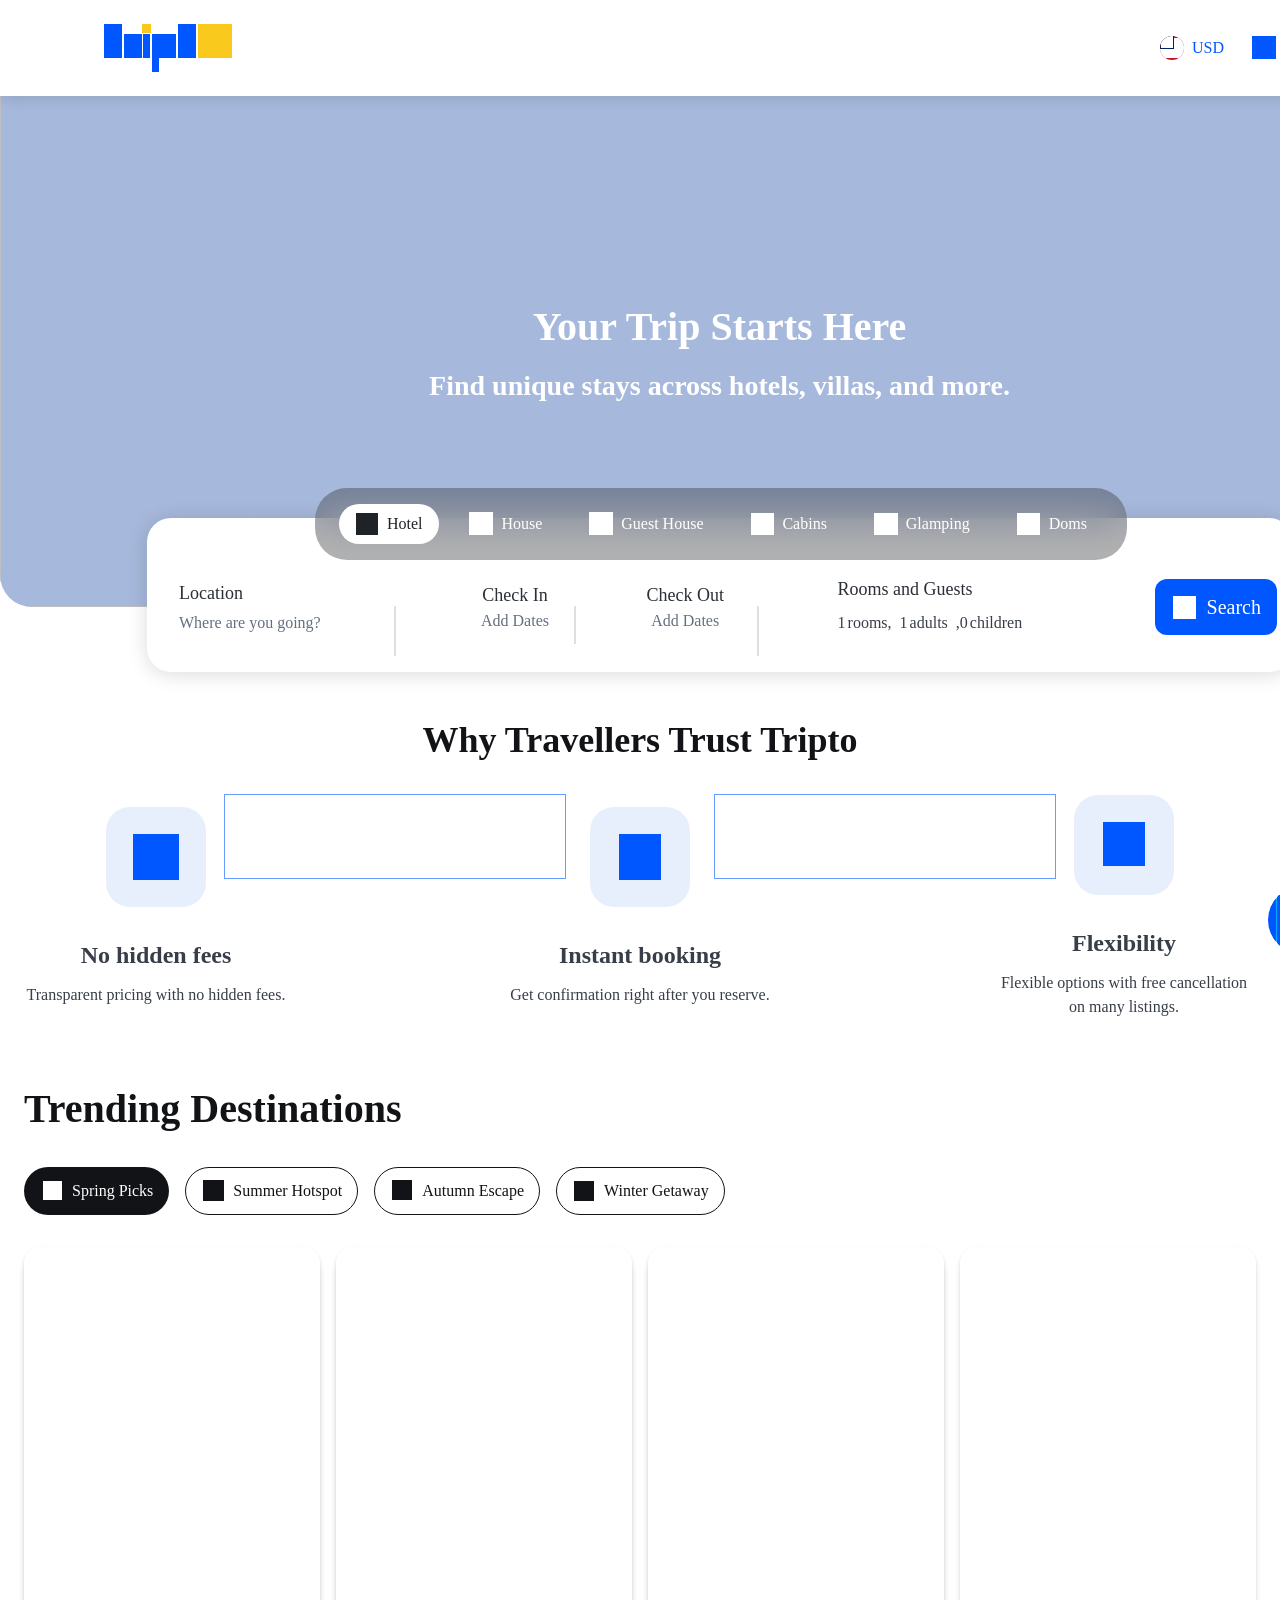
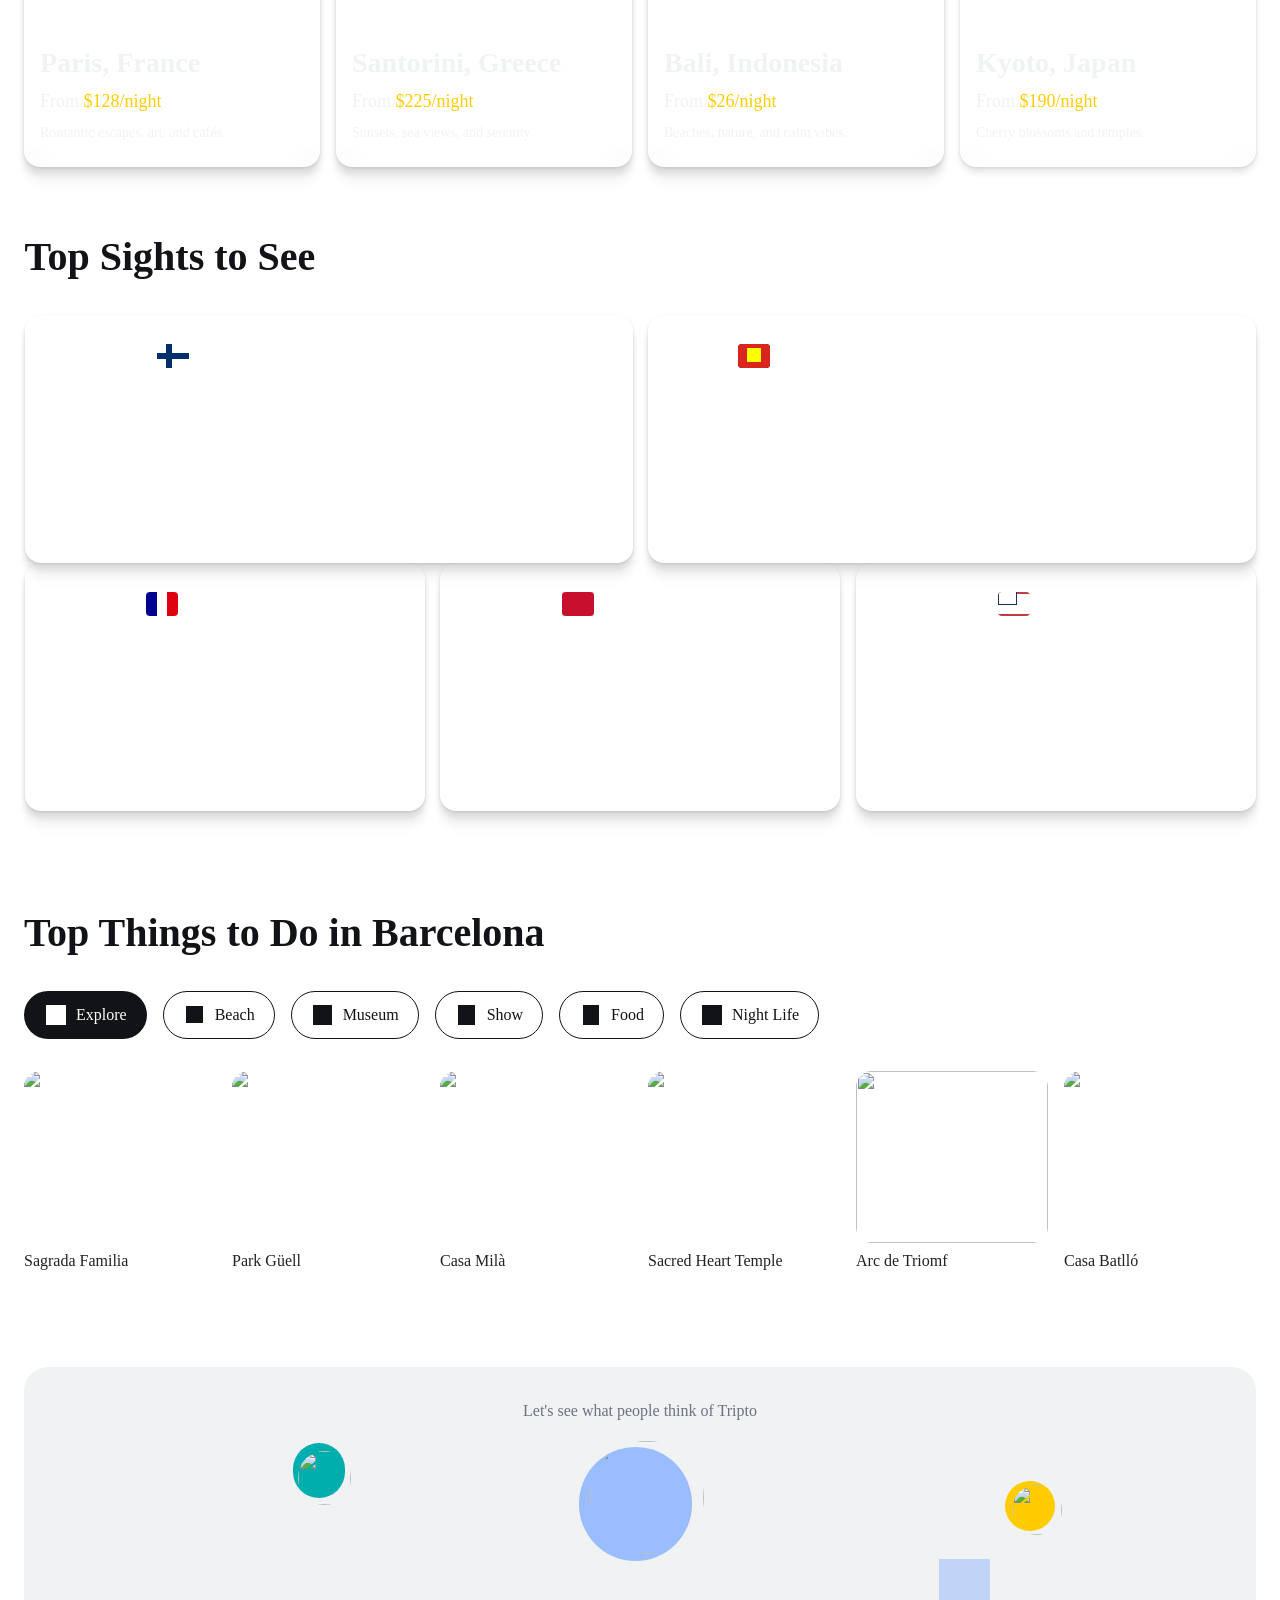
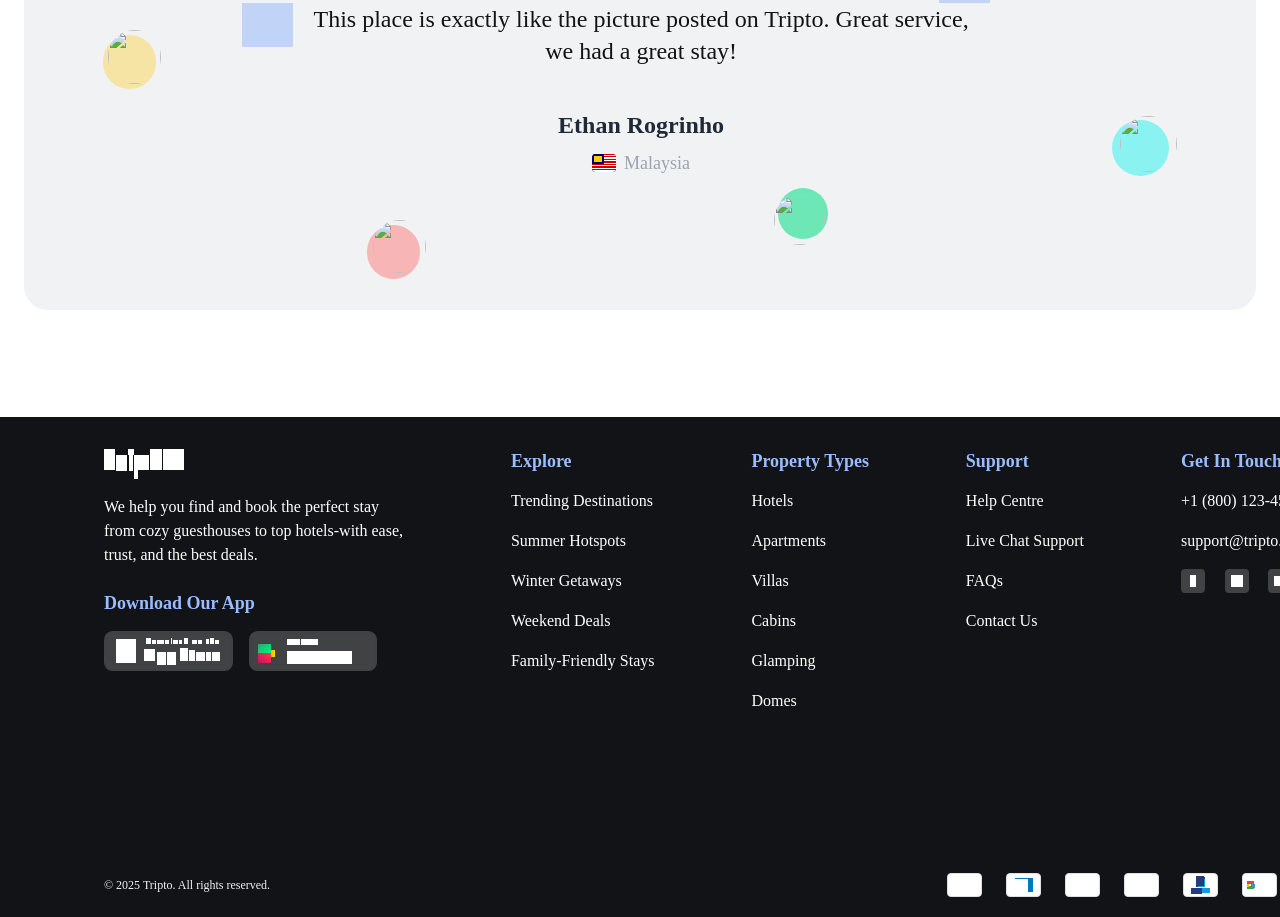
==== index.html @ 9fa02624 "feat: add layout pages" ====
<!doctype html>
<html lang="en">
  <head>
    <meta charset="utf-8" />
    <meta name="viewport" content="width=device-width, initial-scale=1" />
    <title>Bootstrap demo</title>
    <link
      href="https://cdn.jsdelivr.net/npm/bootstrap@5.3.8/dist/css/bootstrap.min.css"
      rel="stylesheet"
      integrity="sha384-sRIl4kxILFvY47J16cr9ZwB07vP4J8+LH7qKQnuqkuIAvNWLzeN8tE5YBujZqJLB"
      crossorigin="anonymous"
    />
    <link rel="stylesheet" href="style.css" />
  </head>
  <body class="bg-white">
    <div
      class="tripto-root container-fluid p-0 position-relative overflow-hidden inl-0001"
     
    >
      <div
        class="tripto-main-content d-inline-flex flex-column align-items-center inl-0002"
       
      >
        <div
          class="tripto-trust-section d-flex flex-column align-items-center justify-content-center inl-0003"
         
        >
          <div
            class="tripto-section-title text-center d-flex flex-column justify-content-center inl-0004"
           
          >
            Why Travellers Trust Tripto
          </div>
          <div
            class="inl-0005"
          >
            <div
              class="inl-0006"
            ></div>
            <div
              class="inl-0006"
            ></div>
            <div
              class="inl-0007"
            >
              <div
                class="inl-0008"
              >
                <div
                  class="inl-0009"
                >
                  <div class="inl-0010">
                    <div
                      class="inl-0011"
                    ></div>
                  </div>
                </div>
                <div
                  class="inl-0012"
                >
                  <div
                    class="inl-0013"
                  >
                    No hidden fees
                  </div>
                  <div
                    class="inl-0014"
                  >
                    Transparent pricing with no hidden fees.
                  </div>
                </div>
              </div>
              <div
                class="inl-0008"
              >
                <div
                  class="inl-0009"
                >
                  <div class="inl-0010">
                    <div
                      class="inl-0015"
                    ></div>
                  </div>
                </div>
                <div
                  class="inl-0012"
                >
                  <div
                    class="inl-0013"
                  >
                    Instant booking
                  </div>
                  <div
                    class="inl-0014"
                  >
                    Get confirmation right after you reserve.
                  </div>
                </div>
              </div>
              <div
                class="inl-0008"
              >
                <div
                  class="inl-0009"
                >
                  <div class="inl-0010">
                    <div
                      class="inl-0016"
                    ></div>
                  </div>
                </div>
                <div
                  class="inl-0012"
                >
                  <div
                    class="inl-0013"
                  >
                    Flexibility
                  </div>
                  <div
                    class="inl-0014"
                  >
                    Flexible options with free cancellation on many listings.
                  </div>
                </div>
              </div>
            </div>
          </div>
        </div>
        <div
          data-section="Spring"
          class="tripto-spring-section d-flex flex-column inl-0017"
         
        >
          <div
            class="d-inline-flex align-items-center inl-0018"
           
          >
            <div
              class="tripto-heading-lg inl-0019"
             
            >
              Trending Destinations
            </div>
          </div>
          <div
            class="tripto-chip-group d-inline-flex align-items-center inl-0020"
           
          >
            <div
              data-color="Full black"
              data-show-icon="true"
              data-size="48"
              data-state="Selected"
              data-style="Button"
              data-type="Button"
              class="btn tripto-chip tripto-chip-active d-flex align-items-center justify-content-center inl-0021"
             
            >
              <div
                class="inl-0022"
              >
                <div
                  class="inl-0023"
                ></div>
              </div>
              <div
                class="inl-0024"
              >
                Spring Picks
              </div>
            </div>
            <div
              data-color="Full black"
              data-show-icon="true"
              data-size="48"
              data-state="Default"
              data-style="Button"
              data-type="Button"
              class="btn tripto-chip tripto-chip-outline d-flex align-items-center justify-content-center inl-0025"
             
            >
              <div
                class="inl-0022"
              >
                <div
                  class="inl-0026"
                ></div>
              </div>
              <div
                class="inl-0027"
              >
                Summer Hotspot
              </div>
            </div>
            <div
              data-color="Full black"
              data-show-icon="true"
              data-size="48"
              data-state="Default"
              data-style="Button"
              data-type="Button"
              class="btn tripto-chip tripto-chip-outline d-flex align-items-center justify-content-center inl-0025"
             
            >
              <div
                class="inl-0022"
              >
                <div
                  class="inl-0028"
                ></div>
              </div>
              <div
                class="inl-0027"
              >
                Autumn Escape
              </div>
            </div>
            <div
              data-color="Full black"
              data-show-icon="true"
              data-size="48"
              data-state="Default"
              data-style="Button"
              data-type="Button"
              class="btn tripto-chip tripto-chip-outline d-flex align-items-center justify-content-center inl-0025"
             
            >
              <div
                class="inl-0022"
              >
                <div
                  class="inl-0029"
                ></div>
              </div>
              <div
                class="inl-0027"
              >
                Winter Getaway
              </div>
            </div>
          </div>
          <div
            class="tripto-card-row d-inline-flex align-items-center inl-0030"
           
          >
            <div
              class="card border-0 tripto-destination-card inl-0031"
             
            >
              <div
                class="inl-0032"
              ></div>
              <div
                class="inl-0033"
              >
                <div
                  class="inl-0034"
                >
                  Paris, France
                </div>
                <div
                  class="inl-0035"
                >
                  <div>
                    <span
                      class="inl-0036"
                      >From</span
                    ><span
                      class="inl-0037"
                    >
                      $</span
                    >
                  </div>
                  <div
                    class="inl-0037"
                  >
                    128
                  </div>
                  <div
                    class="inl-0037"
                  >
                    /night
                  </div>
                </div>
                <div
                  class="inl-0038"
                >
                  Romantic escapes, art, and cafés.
                </div>
              </div>
            </div>
            <div
              class="card border-0 tripto-destination-card inl-0031"
             
            >
              <div
                class="inl-0032"
              ></div>
              <div
                class="inl-0033"
              >
                <div
                  class="inl-0034"
                >
                  Santorini, Greece
                </div>
                <div
                  class="inl-0035"
                >
                  <div>
                    <span
                      class="inl-0036"
                      >From</span
                    ><span
                      class="inl-0037"
                    >
                      $</span
                    >
                  </div>
                  <div
                    class="inl-0037"
                  >
                    225
                  </div>
                  <div
                    class="inl-0037"
                  >
                    /night
                  </div>
                </div>
                <div
                  class="inl-0038"
                >
                  Sunsets, sea views, and serenity.
                </div>
              </div>
            </div>
            <div
              class="card border-0 tripto-destination-card inl-0031"
             
            >
              <div
                class="inl-0032"
              ></div>
              <div
                class="inl-0033"
              >
                <div
                  class="inl-0034"
                >
                  Bali, Indonesia
                </div>
                <div
                  class="inl-0035"
                >
                  <div>
                    <span
                      class="inl-0036"
                      >From</span
                    ><span
                      class="inl-0037"
                    >
                      $</span
                    >
                  </div>
                  <div
                    class="inl-0037"
                  >
                    26
                  </div>
                  <div
                    class="inl-0037"
                  >
                    /night
                  </div>
                </div>
                <div
                  class="inl-0038"
                >
                  Beaches, nature, and calm vibes.
                </div>
              </div>
            </div>
            <div
              class="card border-0 tripto-destination-card inl-0039"
             
            >
              <div
                class="inl-0032"
              ></div>
              <div
                class="inl-0033"
              >
                <div
                  class="inl-0034"
                >
                  Kyoto, Japan
                </div>
                <div
                  class="inl-0035"
                >
                  <div>
                    <span
                      class="inl-0036"
                      >From</span
                    ><span
                      class="inl-0037"
                    >
                      $</span
                    >
                  </div>
                  <div
                    class="inl-0037"
                  >
                    190
                  </div>
                  <div
                    class="inl-0037"
                  >
                    /night
                  </div>
                </div>
                <div
                  class="inl-0038"
                >
                  Cherry blossoms and temples.
                </div>
              </div>
            </div>
          </div>
        </div>
        <div
          class="inl-0040"
        >
          <div
            class="inl-0041"
          >
            Top Sights to See
          </div>
          <div
            class="inl-0042"
          >
            <div
              data-size="Large"
              data-state="Default"
              class="inl-0043"
            >
              <div
                data-show-flag="true"
                data-size="S"
                class="inl-0044"
              >
                <div
                  class="inl-0045"
                >
                  Sassnitz
                </div>
                <div
                  class="inl-0046"
                >
                  <div
                    class="inl-0047"
                  ></div>
                  <div
                    class="inl-0048"
                  ></div>
                  <div
                    class="inl-0049"
                  ></div>
                </div>
              </div>
            </div>
            <div
              data-size="Large"
              data-state="Default"
              class="inl-0043"
            >
              <div
                data-show-flag="true"
                data-size="S"
                class="inl-0044"
              >
                <div
                  class="inl-0045"
                >
                  Binz
                </div>
                <div
                  class="inl-0046"
                >
                  <div
                    class="inl-0050"
                  ></div>
                  <div
                    class="inl-0051"
                  ></div>
                  <div
                    class="inl-0052"
                  ></div>
                </div>
              </div>
            </div>
            <div
              data-size="Small"
              data-state="Default"
              class="inl-0053"
            >
              <div
                data-show-flag="true"
                data-size="S"
                class="inl-0044"
              >
                <div
                  class="inl-0045"
                >
                  Sagard
                </div>
                <div
                  class="inl-0046"
                >
                  <div
                    class="inl-0047"
                  ></div>
                  <div
                    class="inl-0054"
                  ></div>
                  <div
                    class="inl-0055"
                  ></div>
                </div>
              </div>
            </div>
            <div
              data-size="Small"
              data-state="Default"
              class="inl-0053"
            >
              <div
                data-show-flag="true"
                data-size="S"
                class="inl-0044"
              >
                <div
                  class="inl-0045"
                >
                  Bergen
                </div>
                <div
                  class="inl-0046"
                >
                  <div
                    class="inl-0056"
                  ></div>
                  <div
                    class="inl-0047"
                  ></div>
                  <div
                    class="inl-0057"
                  ></div>
                  <div
                    class="inl-0047"
                  ></div>
                  <div
                    class="inl-0057"
                  ></div>
                </div>
              </div>
            </div>
            <div
              data-size="Small"
              data-state="Default"
              class="inl-0053"
            >
              <div
                data-show-flag="true"
                data-size="S"
                class="inl-0044"
              >
                <div
                  class="inl-0045"
                >
                  Freedom
                </div>
                <div
                  class="inl-0046"
                >
                  <div
                    class="inl-0058"
                  ></div>
                  <div
                    class="inl-0059"
                  ></div>
                  <div
                    class="inl-0060"
                  ></div>
                  <div
                    class="inl-0061"
                  ></div>
                </div>
              </div>
            </div>
          </div>
        </div>
        <div
          data-section="Explore"
          class="inl-0062"
        >
          <div
            class="inl-0063"
          >
            <div
              class="inl-0019"
            >
              Top Things to Do in Barcelona
            </div>
          </div>
          <div
            class="inl-0064"
          >
            <div
              data-color="Full black"
              data-show-icon="true"
              data-size="48"
              data-state="Selected"
              data-style="Button"
              data-type="Button"
              class="inl-0065"
            >
              <div class="inl-0066">
                <div
                  class="inl-0067"
                ></div>
              </div>
              <div
                class="inl-0024"
              >
                Explore
              </div>
            </div>
            <div
              data-color="Full black"
              data-show-icon="true"
              data-size="48"
              data-state="Default"
              data-style="Button"
              data-type="Button"
              class="inl-0068"
            >
              <div
                class="inl-0022"
              >
                <div
                  class="inl-0069"
                ></div>
              </div>
              <div
                class="inl-0027"
              >
                Beach
              </div>
            </div>
            <div
              data-color="Full black"
              data-show-icon="true"
              data-size="48"
              data-state="Default"
              data-style="Button"
              data-type="Button"
              class="inl-0068"
            >
              <div class="inl-0066">
                <div
                  class="inl-0029"
                ></div>
              </div>
              <div
                class="inl-0027"
              >
                Museum
              </div>
            </div>
            <div
              data-color="Full black"
              data-show-icon="true"
              data-size="48"
              data-state="Default"
              data-style="Button"
              data-type="Button"
              class="inl-0068"
            >
              <div
                class="inl-0022"
              >
                <div
                  class="inl-0070"
                ></div>
              </div>
              <div
                class="inl-0027"
              >
                Show
              </div>
            </div>
            <div
              data-color="Full black"
              data-show-icon="true"
              data-size="48"
              data-state="Default"
              data-style="Button"
              data-type="Button"
              class="inl-0068"
            >
              <div class="inl-0066">
                <div
                  class="inl-0071"
                ></div>
              </div>
              <div
                class="inl-0027"
              >
                Food
              </div>
            </div>
            <div
              data-color="Full black"
              data-show-icon="true"
              data-size="48"
              data-state="Default"
              data-style="Button"
              data-type="Button"
              class="inl-0068"
            >
              <div class="inl-0066">
                <div
                  class="inl-0072"
                ></div>
              </div>
              <div
                class="inl-0027"
              >
                Night Life
              </div>
            </div>
          </div>
          <div
            class="inl-0020"
          >
            <div
              data-show-badge="false"
              data-show-badges="true"
              data-show-discounted-price="true"
              data-show-price="true"
              data-size="S"
              data-state="Default"
              class="inl-0073"
            >
              <img
                class="inl-0074"
                src="https://source.unsplash.com/192x172/?hotel,resort,room,lobby"
              />
              <div
                class="inl-0075"
              >
                Sagrada Familia
              </div>
            </div>
            <div
              data-show-badge="false"
              data-show-badges="true"
              data-show-discounted-price="true"
              data-show-price="true"
              data-size="S"
              data-state="Default"
              class="inl-0073"
            >
              <img
                class="inl-0074"
                src="https://source.unsplash.com/192x172/?hotel,resort,room,lobby"
              />
              <div
                class="inl-0075"
              >
                Park Güell
              </div>
            </div>
            <div
              data-show-badge="false"
              data-show-badges="true"
              data-show-discounted-price="true"
              data-show-price="true"
              data-size="S"
              data-state="Default"
              class="inl-0073"
            >
              <img
                class="inl-0074"
                src="https://source.unsplash.com/192x172/?hotel,resort,room,lobby"
              />
              <div
                class="inl-0075"
              >
                Casa Milà
              </div>
            </div>
            <div
              data-show-badge="false"
              data-show-badges="true"
              data-show-discounted-price="true"
              data-show-price="true"
              data-size="S"
              data-state="Default"
              class="inl-0073"
            >
              <img
                class="inl-0074"
                src="https://source.unsplash.com/192x172/?hotel,resort,room,lobby"
              />
              <div
                class="inl-0075"
              >
                Sacred Heart Temple
              </div>
            </div>
            <div
              data-show-badge="false"
              data-show-badges="true"
              data-show-discounted-price="true"
              data-show-price="true"
              data-size="S"
              data-state="Default"
              class="inl-0076"
            >
              <img
                class="inl-0077"
                src="https://source.unsplash.com/192x172/?hotel,resort,room,lobby"
              />
              <div
                class="inl-0075"
              >
                Arc de Triomf
              </div>
            </div>
            <div
              data-show-badge="false"
              data-show-badges="true"
              data-show-discounted-price="true"
              data-show-price="true"
              data-size="S"
              data-state="Default"
              class="inl-0073"
            >
              <img
                class="inl-0074"
                src="https://source.unsplash.com/192x172/?hotel,resort,room,lobby"
              />
              <div
                class="inl-0075"
              >
                Casa Batlló
              </div>
            </div>
          </div>
        </div>
        <div
          data-testimonial="Avatar Layout 1"
          class="inl-0078"
        >
          <div
            class="inl-0079"
          >
            <div
              class="inl-0080"
            >
              Let's see what people think of Tripto
            </div>
          </div>
          <div
            class="inl-0081"
          ></div>
          <img
            class="inl-0082"
            src="https://source.unsplash.com/114x114/?hotel,resort,room,lobby"
          />
          <div
            class="inl-0083"
          >
            <div
              class="inl-0084"
            >
              <div
                class="inl-0085"
              ></div>
              <div
                class="inl-0086"
              >
                This place is exactly like the picture posted on Tripto. Great
                service, we had a great stay!
              </div>
              <div
                class="inl-0087"
              ></div>
            </div>
            <div
              class="inl-0088"
            >
              <div
                class="inl-0089"
              >
                <div
                  class="inl-0090"
                >
                  Ethan Rogrinho
                </div>
              </div>
              <div
                class="inl-0091"
              >
                <div
                  class="inl-0092"
                >
                  <div
                    class="inl-0093"
                  ></div>
                  <div
                    class="inl-0094"
                  ></div>
                  <div
                    class="inl-0095"
                  ></div>
                  <div
                    class="inl-0096"
                  ></div>
                  <div
                    class="inl-0097"
                  ></div>
                  <div
                    class="inl-0098"
                  ></div>
                  <div
                    class="inl-0099"
                  ></div>
                  <div
                    class="inl-0100"
                  ></div>
                  <div
                    class="inl-0101"
                  ></div>
                  <div
                    class="inl-0102"
                  ></div>
                  <div
                    class="inl-0103"
                  ></div>
                  <div
                    class="inl-0104"
                  ></div>
                  <div
                    class="inl-0105"
                  ></div>
                  <div
                    class="inl-0106"
                  ></div>
                  <div
                    class="inl-0107"
                  ></div>
                  <div
                    class="inl-0108"
                  ></div>
                  <div
                    class="inl-0109"
                  ></div>
                  <div
                    class="inl-0110"
                  ></div>
                </div>
                <div
                  class="inl-0111"
                >
                  Malaysia
                </div>
              </div>
            </div>
          </div>
          <div
            data-style="Angle 1"
            class="inl-0112"
          >
            <div
              class="inl-0113"
            ></div>
            <img
              class="inl-0114"
              src="https://source.unsplash.com/50x50/?hotel,resort,room,lobby"
            />
          </div>
          <div
            data-style="Angle 1"
            class="inl-0115"
          >
            <div
              class="inl-0116"
            ></div>
            <img
              class="inl-0117"
              src="https://source.unsplash.com/57x56/?hotel,resort,room,lobby"
            />
          </div>
          <div
            data-style="Angle 1"
            class="inl-0118"
          >
            <div
              class="inl-0119"
            ></div>
            <img
              class="inl-0120"
              src="https://source.unsplash.com/51x50/?hotel,resort,room,lobby"
            />
          </div>
          <div
            data-style="Angle 1"
            class="inl-0121"
          >
            <div
              class="inl-0122"
            ></div>
            <img
              class="inl-0123"
              src="https://source.unsplash.com/53x53/?hotel,resort,room,lobby"
            />
          </div>
          <div
            data-style="Angle 1"
            class="inl-0124"
          >
            <div
              class="inl-0125"
            ></div>
            <img
              class="inl-0126"
              src="https://source.unsplash.com/53x54/?hotel,resort,room,lobby"
            />
          </div>
          <div
            data-style="Angle 1"
            class="inl-0127"
          >
            <div
              class="inl-0128"
            ></div>
            <img
              class="inl-0129"
              src="https://source.unsplash.com/53x54/?hotel,resort,room,lobby"
            />
          </div>
        </div>
      </div>
      <div
        class="inl-0130"
      >
        <img
          data-picture="01"
          class="inl-0131"
          src="https://source.unsplash.com/1441x608/?hotel,resort,room,lobby"
        />
        <div
          class="inl-0132"
        >
          <div
            class="inl-0133"
          >
            Your Trip Starts Here
          </div>
          <div
            class="inl-0134"
          >
            Find unique stays across hotels, villas, and more.
          </div>
        </div>
        <div
          data-state="Default"
          class="inl-0135"
        >
          <div
            data-size="Large"
            data-type="Hotel"
            class="inl-0136"
          >
            <div
              data-size="L"
              data-state="Default"
              class="inl-0137"
            >
              <div
                class="inl-0138"
              >
                Location
              </div>
              <div
                class="inl-0139"
              >
                Where are you going?
              </div>
            </div>
            <div
              class="inl-0140"
            ></div>
            <div
              data-show-divider="true"
              data-size="L"
              data-state="Default"
              class="inl-0141"
            >
              <div
                data-size="L"
                data-state="Default"
                class="inl-0142"
              >
                <div
                  class="inl-0138"
                >
                  Check In
                </div>
                <div
                  class="inl-0139"
                >
                  Add Dates
                </div>
              </div>
              <div
                class="inl-0143"
              ></div>
              <div
                data-size="L"
                data-state="Default"
                class="inl-0142"
              >
                <div
                  class="inl-0138"
                >
                  Check Out
                </div>
                <div
                  class="inl-0139"
                >
                  Add Dates
                </div>
              </div>
            </div>
            <div
              class="inl-0140"
            ></div>
            <div
              data-state="Default"
              class="inl-0144"
            >
              <div
                data-children="true"
                data-size="L"
                data-state="Default"
                class="inl-0145"
              >
                <div
                  class="inl-0146"
                >
                  Rooms and Guests
                </div>
                <div
                  class="inl-0147"
                >
                  <div
                    class="inl-0148"
                  >
                    <div
                      class="inl-0149"
                    >
                      1
                    </div>
                    <div
                      class="inl-0149"
                    >
                      rooms,
                    </div>
                  </div>
                  <div
                    class="inl-0150"
                  >
                    <div
                      class="inl-0149"
                    >
                      1
                    </div>
                    <div
                      class="inl-0149"
                    >
                      adults
                    </div>
                  </div>
                  <div
                    class="inl-0150"
                  >
                    <div
                      class="inl-0149"
                    >
                      ,0
                    </div>
                    <div
                      class="inl-0149"
                    >
                      children
                    </div>
                  </div>
                </div>
              </div>
            </div>
            <div
              data-color="Blue"
              data-left-icon="true"
              data-right-icon="false"
              data-shape="button"
              data-size="56"
              data-state="Default"
              data-type="primary"
              class="inl-0151"
            >
              <div class="inl-0152">
                <div
                  class="inl-0153"
                ></div>
              </div>
              <div
                class="inl-0154"
              >
                Search
              </div>
            </div>
          </div>
        </div>
        <div
          data-property-option="Hotel"
          class="inl-0155"
        >
          <div
            data-state="Selected"
            class="inl-0156"
          >
            <div class="inl-0066">
              <div
                class="inl-0157"
              ></div>
            </div>
            <div
              class="inl-0158"
            >
              Hotel
            </div>
          </div>
          <div
            data-state="No"
            class="inl-0159"
          >
            <div class="inl-0066">
              <div
                class="inl-0160"
              ></div>
            </div>
            <div
              class="inl-0024"
            >
              House
            </div>
          </div>
          <div
            data-state="No"
            class="inl-0159"
          >
            <div class="inl-0066">
              <div
                class="inl-0161"
              ></div>
            </div>
            <div
              class="inl-0024"
            >
              Guest House
            </div>
          </div>
          <div
            data-state="No"
            class="inl-0159"
          >
            <div class="inl-0066">
              <div
                class="inl-0162"
              ></div>
            </div>
            <div
              class="inl-0024"
            >
              Cabins
            </div>
          </div>
          <div
            data-state="No"
            class="inl-0159"
          >
            <div class="inl-0066">
              <div
                class="inl-0163"
              ></div>
            </div>
            <div
              class="inl-0024"
            >
              Glamping
            </div>
          </div>
          <div
            data-state="No"
            class="inl-0159"
          >
            <div class="inl-0066">
              <div
                class="inl-0164"
              ></div>
            </div>
            <div
              class="inl-0024"
            >
              Doms
            </div>
          </div>
        </div>
        <div
          data-search-bar="No"
          data-signed="Yes"
          data-with-search-bar="false"
          class="inl-0165"
        >
          <div
            class="inl-0166"
          >
            <div
              data-size="L"
              class="inl-0167"
            >
              <div
                class="inl-0168"
              ></div>
              <div
                class="inl-0169"
              ></div>
              <div
                class="inl-0170"
              ></div>
              <div
                class="inl-0171"
              ></div>
              <div
                class="inl-0172"
              ></div>
              <div
                class="inl-0173"
              ></div>
              <div
                class="inl-0174"
              ></div>
              <div
                class="inl-0175"
              ></div>
              <div
                class="inl-0176"
              ></div>
              <div
                class="inl-0177"
              ></div>
            </div>
            <div
              class="inl-0178"
            >
              <div
                data-type="Close"
                class="inl-0179"
              >
                <img
                  data-size="40"
                  data-style="Avatar"
                  class="inl-0180"
                  src="https://source.unsplash.com/40x40/?hotel,resort,room,lobby"
                />
              </div>
              <div
                data-state="Default"
                class="inl-0181"
              >
                <div
                  class="inl-0182"
                >
                  <div
                    class="inl-0183"
                  >
                    <div
                      class="inl-0184"
                    ></div>
                    <div
                      class="inl-0185"
                    ></div>
                    <div
                      class="inl-0186"
                    ></div>
                    <div
                      class="inl-0187"
                    ></div>
                  </div>
                </div>
                <div
                  class="inl-0188"
                >
                  USD
                </div>
              </div>
              <div
                data-color="Blue"
                data-left-icon="false"
                data-right-icon="false"
                data-shape="icon"
                data-size="48"
                data-state="Default"
                data-type="text button"
                class="inl-0189"
              >
                <div
                  class="inl-0190"
                >
                  <div
                    class="inl-0191"
                  ></div>
                </div>
              </div>
            </div>
          </div>
        </div>
      </div>
      <div
        data-style="With Details"
        class="inl-0192"
      >
        <div
          class="inl-0193"
        >
          <div
            class="inl-0194"
          >
            <div
              class="inl-0195"
            >
              <div
                data-size="S White"
                class="inl-0196"
              >
                <div
                  class="inl-0197"
                ></div>
                <div
                  class="inl-0198"
                ></div>
                <div
                  class="inl-0199"
                ></div>
                <div
                  class="inl-0200"
                ></div>
                <div
                  class="inl-0201"
                ></div>
                <div
                  class="inl-0202"
                ></div>
                <div
                  class="inl-0203"
                ></div>
                <div
                  class="inl-0204"
                ></div>
                <div
                  class="inl-0205"
                ></div>
                <div
                  class="inl-0206"
                ></div>
              </div>
              <div
                class="inl-0207"
              >
                We help you find and book the perfect stay from cozy guesthouses
                to top hotels-with ease, trust, and the best deals.
              </div>
            </div>
            <div
              class="inl-0208"
            >
              <div
                class="inl-0209"
              >
                Download Our App
              </div>
              <div
                class="inl-0020"
              >
                <div
                  data-state="Default"
                  data-type="App Store"
                  class="inl-0210"
                >
                  <div
                    class="inl-0211"
                  >
                    <div
                      class="inl-0212"
                    ></div>
                    <div
                      class="inl-0213"
                    ></div>
                    <div
                      class="inl-0214"
                    ></div>
                    <div
                      class="inl-0215"
                    ></div>
                    <div
                      class="inl-0216"
                    ></div>
                    <div
                      class="inl-0217"
                    ></div>
                    <div
                      class="inl-0218"
                    ></div>
                    <div
                      class="inl-0219"
                    ></div>
                    <div
                      class="inl-0220"
                    ></div>
                    <div
                      class="inl-0221"
                    ></div>
                    <div
                      class="inl-0222"
                    ></div>
                    <div
                      class="inl-0223"
                    ></div>
                    <div
                      class="inl-0224"
                    ></div>
                    <div
                      class="inl-0225"
                    ></div>
                    <div
                      class="inl-0226"
                    ></div>
                    <div
                      class="inl-0227"
                    ></div>
                    <div
                      class="inl-0228"
                    ></div>
                    <div
                      class="inl-0229"
                    ></div>
                    <div
                      class="inl-0230"
                    ></div>
                    <div
                      class="inl-0231"
                    ></div>
                    <div
                      class="inl-0232"
                    ></div>
                    <div
                      class="inl-0233"
                    ></div>
                  </div>
                </div>
                <div
                  data-state="Default"
                  data-type="Google Play"
                  class="inl-0210"
                >
                  <div
                    class="inl-0234"
                  >
                    <div
                      class="inl-0235"
                    ></div>
                    <div
                      class="inl-0236"
                    ></div>
                    <div
                      class="inl-0237"
                    ></div>
                    <div
                      class="inl-0238"
                    ></div>
                    <div
                      class="inl-0239"
                    ></div>
                    <div
                      class="inl-0240"
                    ></div>
                    <div
                      class="inl-0241"
                    ></div>
                    <div
                      class="inl-0242"
                    ></div>
                    <div
                      class="inl-0243"
                    ></div>
                    <div
                      class="inl-0244"
                    ></div>
                    <div
                      class="inl-0245"
                    ></div>
                    <div
                      class="inl-0246"
                    ></div>
                  </div>
                </div>
              </div>
            </div>
          </div>
          <div
            class="inl-0247"
          >
            <div
              class="inl-0209"
            >
              Explore
            </div>
            <div
              class="inl-0248"
            >
              Trending Destinations
            </div>
            <div
              class="inl-0248"
            >
              Summer Hotspots
            </div>
            <div
              class="inl-0248"
            >
              Winter Getaways
            </div>
            <div
              class="inl-0248"
            >
              Weekend Deals
            </div>
            <div
              class="inl-0248"
            >
              Family-Friendly Stays
            </div>
          </div>
          <div
            class="inl-0247"
          >
            <div
              class="inl-0209"
            >
              Property Types
            </div>
            <div
              class="inl-0248"
            >
              Hotels
            </div>
            <div
              class="inl-0248"
            >
              Apartments
            </div>
            <div
              class="inl-0248"
            >
              Villas
            </div>
            <div
              class="inl-0248"
            >
              Cabins
            </div>
            <div
              class="inl-0248"
            >
              Glamping
            </div>
            <div
              class="inl-0248"
            >
              Domes
            </div>
          </div>
          <div
            class="inl-0247"
          >
            <div
              class="inl-0209"
            >
              Support
            </div>
            <div
              class="inl-0248"
            >
              Help Centre
            </div>
            <div
              class="inl-0248"
            >
              Live Chat Support
            </div>
            <div
              class="inl-0248"
            >
              FAQs
            </div>
            <div
              class="inl-0248"
            >
              Contact Us
            </div>
          </div>
          <div
            class="inl-0247"
          >
            <div
              class="inl-0209"
            >
              Get In Touch
            </div>
            <div
              class="inl-0248"
            >
              +1 (800) 123‑456
            </div>
            <div
              class="inl-0248"
            >
              support@tripto.com
            </div>
            <div
              class="inl-0249"
            >
              <div
                data-state="Default"
                class="inl-0250"
              >
                <div
                  class="inl-0251"
                >
                  <div
                    class="inl-0252"
                  ></div>
                </div>
              </div>
              <div
                data-state="Default"
                class="inl-0250"
              >
                <div
                  class="inl-0251"
                >
                  <div
                    class="inl-0253"
                  ></div>
                </div>
              </div>
              <div
                data-state="Default"
                class="inl-0250"
              >
                <div
                  class="inl-0251"
                >
                  <div
                    class="inl-0254"
                  ></div>
                </div>
              </div>
              <div
                data-state="Default"
                class="inl-0250"
              >
                <div
                  class="inl-0251"
                >
                  <div
                    class="inl-0255"
                  ></div>
                </div>
              </div>
            </div>
          </div>
        </div>
        <div
          class="inl-0256"
        >
          <div
            class="inl-0257"
          >
            <div
              class="inl-0258"
            >
              <div
                class="inl-0259"
              >
                © 2025 Tripto. All rights reserved.
              </div>
            </div>
            <div
              class="inl-0260"
            >
              <div
                data-size="24"
                data-type="Visa"
                class="inl-0261"
              >
                <div
                  class="inl-0262"
                ></div>
              </div>
              <div
                data-size="24"
                data-type="DinersClub"
                class="inl-0261"
              >
                <div
                  class="inl-0262"
                ></div>
                <div
                  class="inl-0263"
                ></div>
                <div
                  class="inl-0264"
                ></div>
                <div
                  class="inl-0263"
                ></div>
                <div
                  class="inl-0264"
                ></div>
              </div>
              <div
                data-size="24"
                data-type="Mastercard"
                class="inl-0261"
              >
                <div
                  class="inl-0262"
                ></div>
              </div>
              <div
                data-size="24"
                data-type="Stripe"
                class="inl-0261"
              >
                <div
                  class="inl-0262"
                ></div>
              </div>
              <div
                data-size="24"
                data-type="PayPal"
                class="inl-0261"
              >
                <div
                  class="inl-0262"
                ></div>
                <div
                  class="inl-0265"
                ></div>
                <div
                  class="inl-0266"
                ></div>
                <div
                  class="inl-0267"
                ></div>
                <div
                  class="inl-0268"
                ></div>
                <div
                  class="inl-0269"
                ></div>
                <div
                  class="inl-0270"
                ></div>
              </div>
              <div
                data-size="24"
                data-type="GooglePay"
                class="inl-0261"
              >
                <div
                  class="inl-0262"
                ></div>
                <div
                  class="inl-0271"
                ></div>
                <div
                  class="inl-0272"
                ></div>
                <div
                  class="inl-0273"
                ></div>
                <div
                  class="inl-0274"
                ></div>
              </div>
              <div
                data-size="24"
                data-type="ApplePay"
                class="inl-0261"
              >
                <div
                  class="inl-0262"
                ></div>
              </div>
            </div>
          </div>
        </div>
      </div>
      <div
        data-size="L"
        data-state="Default"
        class="inl-0275"
      >
        <div
          class="inl-0276"
        ></div>
        <div
          class="inl-0277"
        ></div>
        <div
          class="inl-0278"
        ></div>
      </div>
    </div>

    <script
      src="https://cdn.jsdelivr.net/npm/bootstrap@5.3.8/dist/js/bootstrap.bundle.min.js"
      integrity="sha384-FKyoEForCGlyvwx9Hj09JcYn3nv7wiPVlz7YYwJrWVcXK/BmnVDxM+D2scQbITxI"
      crossorigin="anonymous"
    ></script>
  </body>
</html>
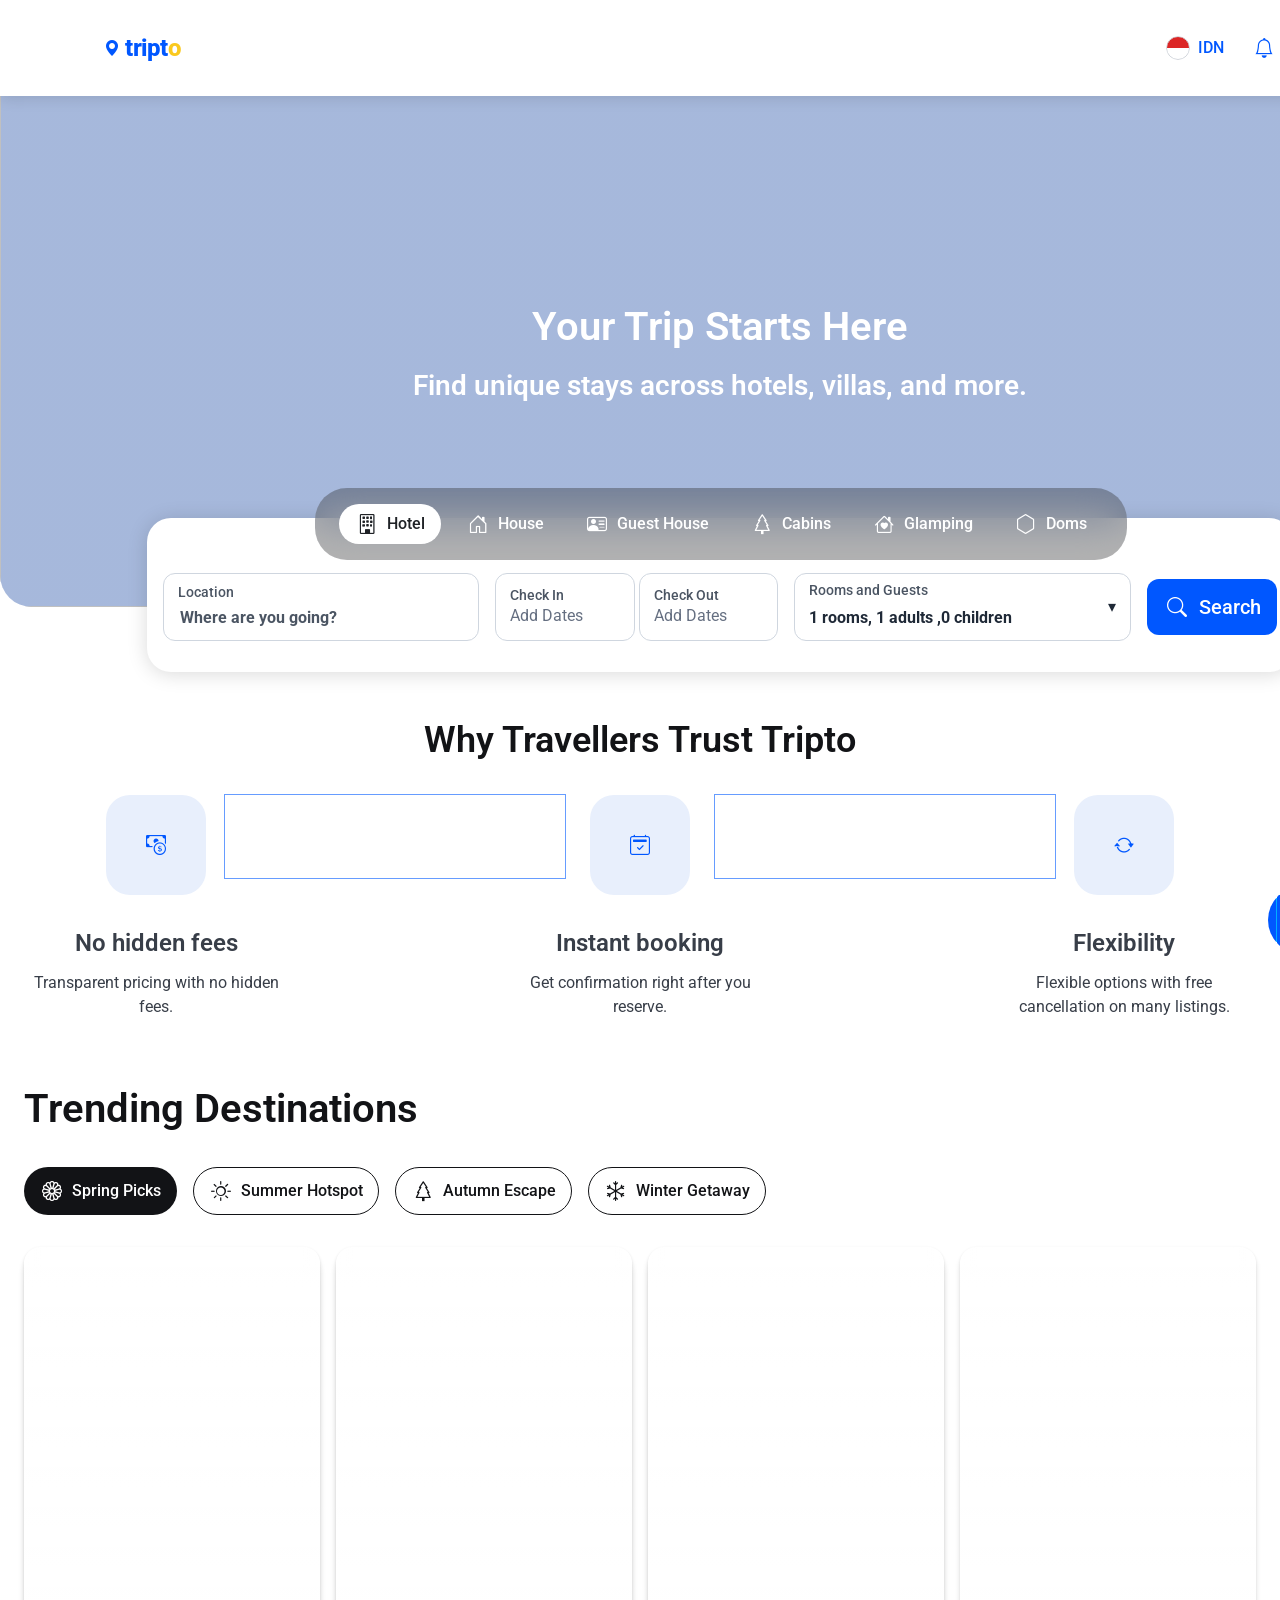
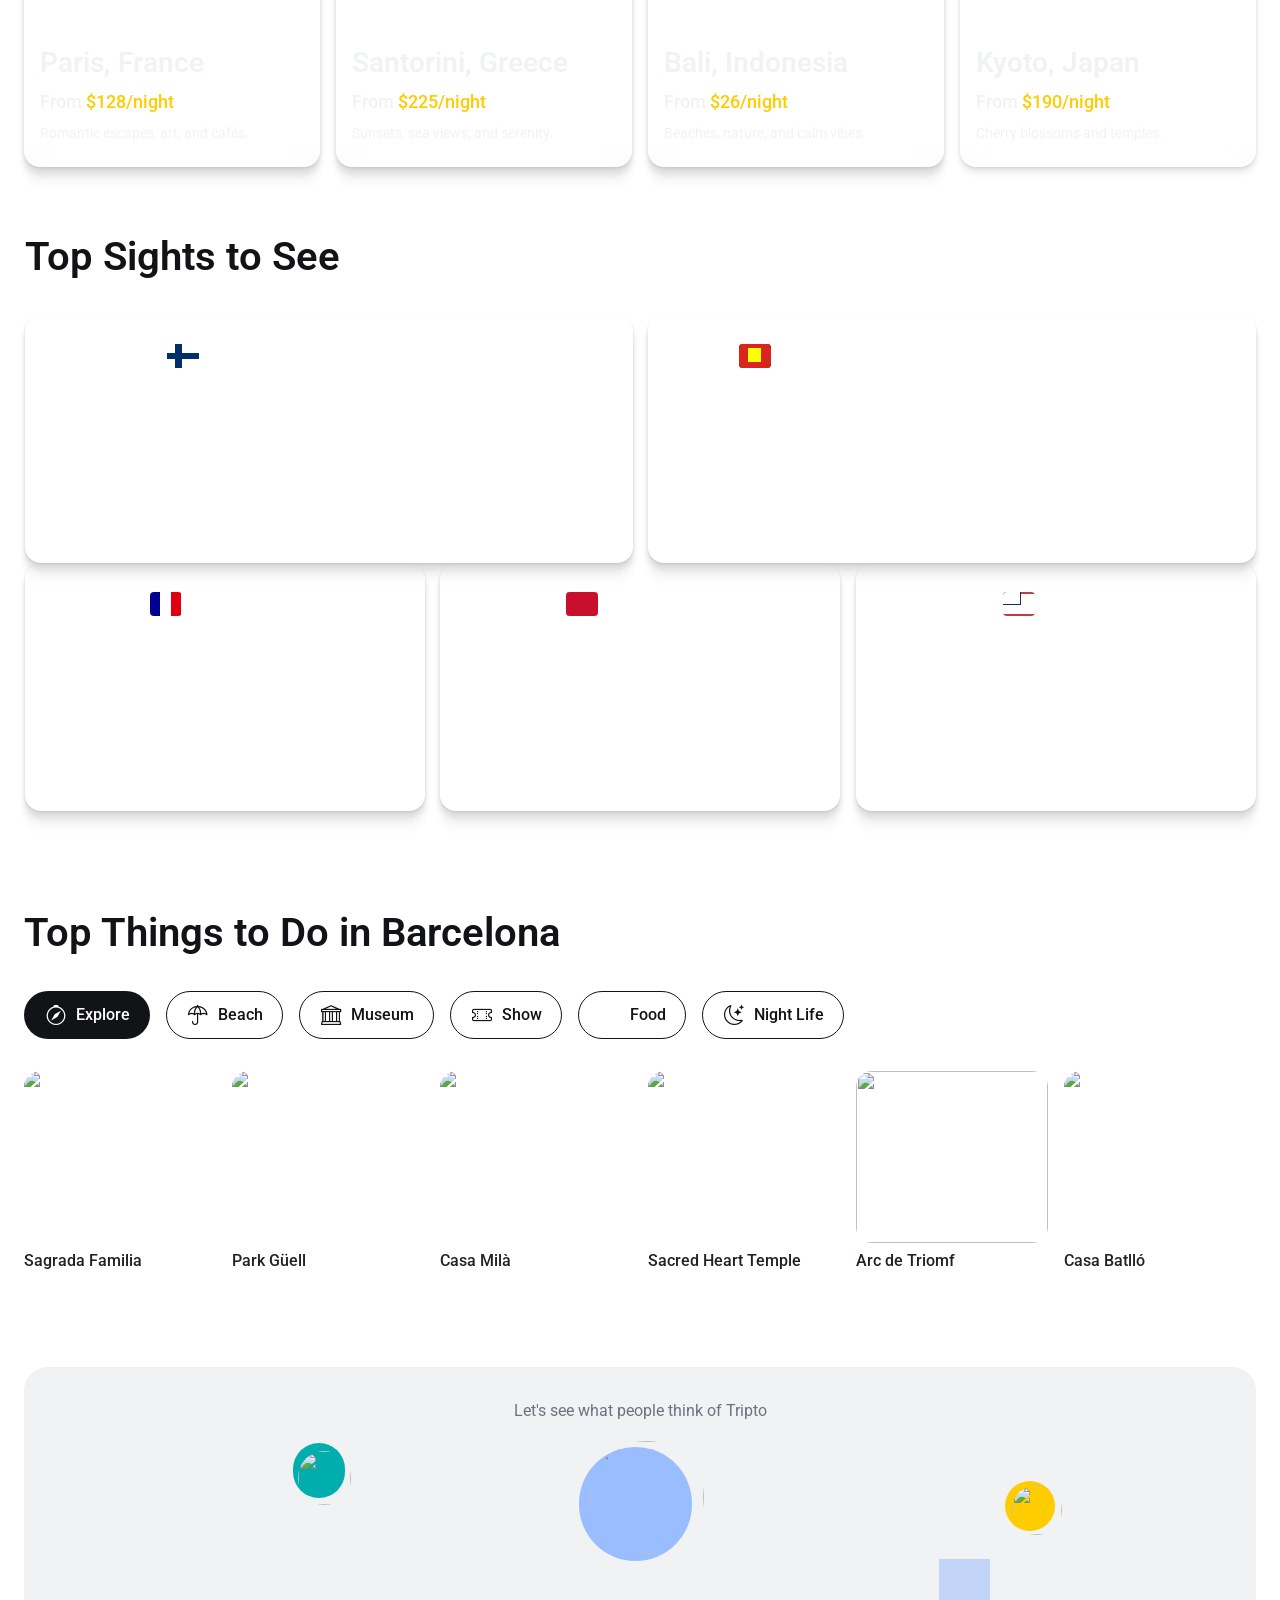
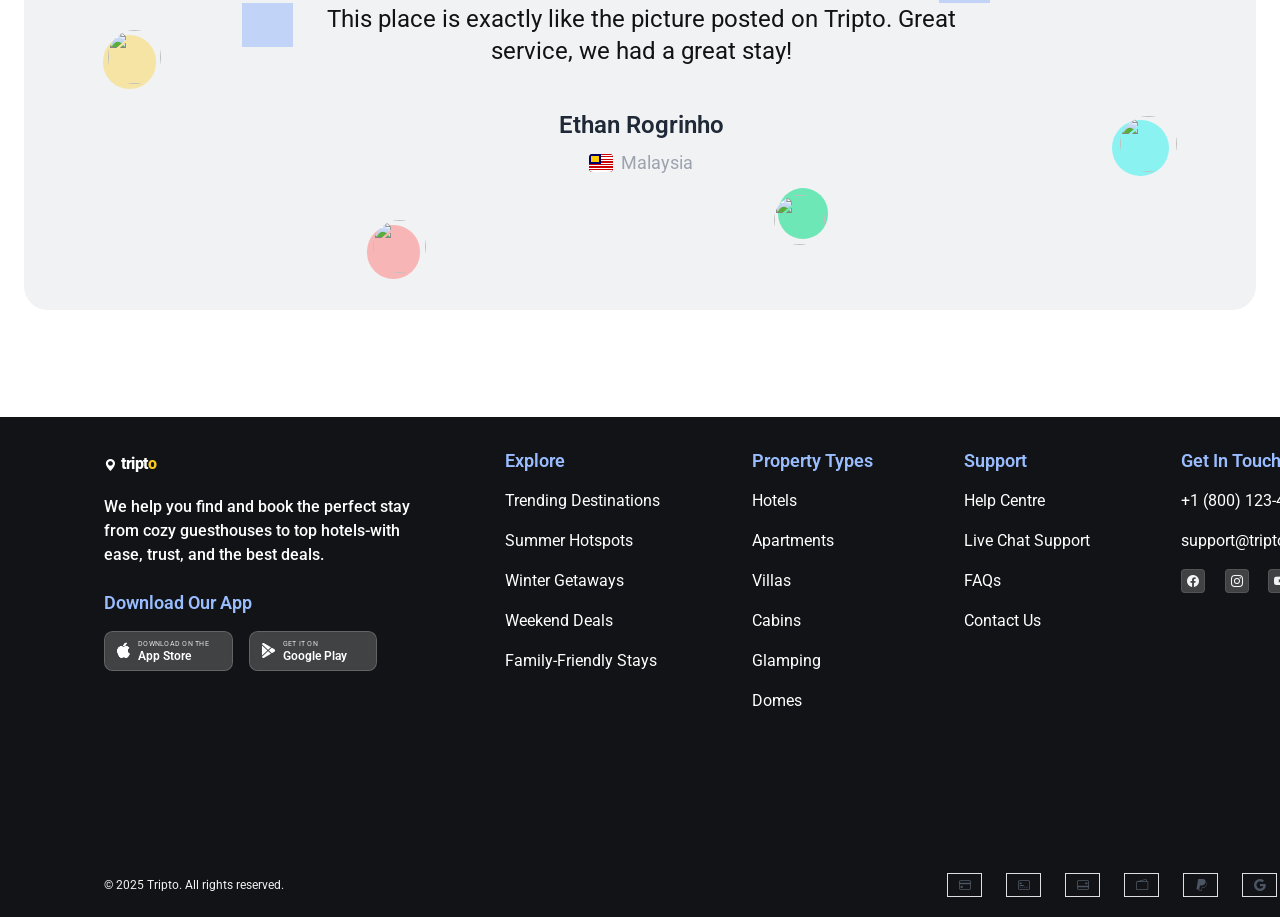
==== commit 742a82d7: "feat: implement hero section with search bar based on figma design" ====
--- a/index.html
+++ b/index.html
@@ -10,116 +10,78 @@
       integrity="sha384-sRIl4kxILFvY47J16cr9ZwB07vP4J8+LH7qKQnuqkuIAvNWLzeN8tE5YBujZqJLB"
       crossorigin="anonymous"
     />
+    <link
+      rel="stylesheet"
+      href="https://cdn.jsdelivr.net/npm/bootstrap-icons@1.11.3/font/bootstrap-icons.min.css"
+    />
+    <link rel="preconnect" href="https://fonts.googleapis.com" />
+    <link rel="preconnect" href="https://fonts.gstatic.com" crossorigin />
+    <link
+      href="https://fonts.googleapis.com/css2?family=Roboto:wght@400;500;600;700;800&display=swap"
+      rel="stylesheet"
+    />
     <link rel="stylesheet" href="style.css" />
   </head>
   <body class="bg-white">
     <div
       class="tripto-root container-fluid p-0 position-relative overflow-hidden inl-0001"
-     
     >
       <div
         class="tripto-main-content d-inline-flex flex-column align-items-center inl-0002"
-       
       >
         <div
           class="tripto-trust-section d-flex flex-column align-items-center justify-content-center inl-0003"
-         
         >
           <div
             class="tripto-section-title text-center d-flex flex-column justify-content-center inl-0004"
-           
           >
             Why Travellers Trust Tripto
           </div>
-          <div
-            class="inl-0005"
-          >
-            <div
-              class="inl-0006"
-            ></div>
-            <div
-              class="inl-0006"
-            ></div>
-            <div
-              class="inl-0007"
-            >
-              <div
-                class="inl-0008"
-              >
-                <div
-                  class="inl-0009"
-                >
+          <div class="inl-0005">
+            <div class="inl-0006"></div>
+            <div class="inl-0006"></div>
+            <div class="inl-0007">
+              <div class="inl-0008">
+                <div class="inl-0009">
                   <div class="inl-0010">
-                    <div
-                      class="inl-0011"
-                    ></div>
-                  </div>
-                </div>
-                <div
-                  class="inl-0012"
-                >
-                  <div
-                    class="inl-0013"
-                  >
-                    No hidden fees
-                  </div>
-                  <div
-                    class="inl-0014"
-                  >
+                    <i
+                      class="bi bi-cash-coin tripto-icon tripto-icon-primary"
+                    ></i>
+                  </div>
+                </div>
+                <div class="inl-0012">
+                  <div class="inl-0013">No hidden fees</div>
+                  <div class="inl-0014">
                     Transparent pricing with no hidden fees.
                   </div>
                 </div>
               </div>
-              <div
-                class="inl-0008"
-              >
-                <div
-                  class="inl-0009"
-                >
+              <div class="inl-0008">
+                <div class="inl-0009">
                   <div class="inl-0010">
-                    <div
-                      class="inl-0015"
-                    ></div>
-                  </div>
-                </div>
-                <div
-                  class="inl-0012"
-                >
-                  <div
-                    class="inl-0013"
-                  >
-                    Instant booking
-                  </div>
-                  <div
-                    class="inl-0014"
-                  >
+                    <i
+                      class="bi bi-calendar2-check tripto-icon tripto-icon-primary"
+                    ></i>
+                  </div>
+                </div>
+                <div class="inl-0012">
+                  <div class="inl-0013">Instant booking</div>
+                  <div class="inl-0014">
                     Get confirmation right after you reserve.
                   </div>
                 </div>
               </div>
-              <div
-                class="inl-0008"
-              >
-                <div
-                  class="inl-0009"
-                >
+              <div class="inl-0008">
+                <div class="inl-0009">
                   <div class="inl-0010">
-                    <div
-                      class="inl-0016"
-                    ></div>
-                  </div>
-                </div>
-                <div
-                  class="inl-0012"
-                >
-                  <div
-                    class="inl-0013"
-                  >
-                    Flexibility
-                  </div>
-                  <div
-                    class="inl-0014"
-                  >
+                    <i
+                      class="bi bi-arrow-repeat tripto-icon tripto-icon-primary"
+                    ></i>
+                  </div>
+                </div>
+                <div class="inl-0012">
+                  <div class="inl-0013">Flexibility</div>
+                  <div class="inl-0014">
                     Flexible options with free cancellation on many listings.
                   </div>
                 </div>
@@ -130,22 +92,12 @@
         <div
           data-section="Spring"
           class="tripto-spring-section d-flex flex-column inl-0017"
-         
         >
-          <div
-            class="d-inline-flex align-items-center inl-0018"
-           
-          >
-            <div
-              class="tripto-heading-lg inl-0019"
-             
-            >
-              Trending Destinations
-            </div>
+          <div class="d-inline-flex align-items-center inl-0018">
+            <div class="tripto-heading-lg inl-0019">Trending Destinations</div>
           </div>
           <div
             class="tripto-chip-group d-inline-flex align-items-center inl-0020"
-           
           >
             <div
               data-color="Full black"
@@ -155,20 +107,11 @@
               data-style="Button"
               data-type="Button"
               class="btn tripto-chip tripto-chip-active d-flex align-items-center justify-content-center inl-0021"
-             
-            >
-              <div
-                class="inl-0022"
-              >
-                <div
-                  class="inl-0023"
-                ></div>
-              </div>
-              <div
-                class="inl-0024"
-              >
-                Spring Picks
-              </div>
+            >
+              <div class="inl-0022">
+                <i class="bi bi-flower1 tripto-icon tripto-icon-light"></i>
+              </div>
+              <div class="inl-0024">Spring Picks</div>
             </div>
             <div
               data-color="Full black"
@@ -178,20 +121,13 @@
               data-style="Button"
               data-type="Button"
               class="btn tripto-chip tripto-chip-outline d-flex align-items-center justify-content-center inl-0025"
-             
-            >
-              <div
-                class="inl-0022"
-              >
-                <div
-                  class="inl-0026"
-                ></div>
-              </div>
-              <div
-                class="inl-0027"
-              >
-                Summer Hotspot
-              </div>
+            >
+              <div class="inl-0022">
+                <i
+                  class="bi bi-brightness-high tripto-icon tripto-icon-dark"
+                ></i>
+              </div>
+              <div class="inl-0027">Summer Hotspot</div>
             </div>
             <div
               data-color="Full black"
@@ -201,20 +137,11 @@
               data-style="Button"
               data-type="Button"
               class="btn tripto-chip tripto-chip-outline d-flex align-items-center justify-content-center inl-0025"
-             
-            >
-              <div
-                class="inl-0022"
-              >
-                <div
-                  class="inl-0028"
-                ></div>
-              </div>
-              <div
-                class="inl-0027"
-              >
-                Autumn Escape
-              </div>
+            >
+              <div class="inl-0022">
+                <i class="bi bi-tree tripto-icon tripto-icon-dark"></i>
+              </div>
+              <div class="inl-0027">Autumn Escape</div>
             </div>
             <div
               data-color="Full black"
@@ -224,400 +151,141 @@
               data-style="Button"
               data-type="Button"
               class="btn tripto-chip tripto-chip-outline d-flex align-items-center justify-content-center inl-0025"
-             
-            >
-              <div
-                class="inl-0022"
-              >
-                <div
-                  class="inl-0029"
-                ></div>
-              </div>
-              <div
-                class="inl-0027"
-              >
-                Winter Getaway
-              </div>
+            >
+              <div class="inl-0022">
+                <i class="bi bi-snow tripto-icon tripto-icon-dark"></i>
+              </div>
+              <div class="inl-0027">Winter Getaway</div>
             </div>
           </div>
           <div
             class="tripto-card-row d-inline-flex align-items-center inl-0030"
-           
           >
-            <div
-              class="card border-0 tripto-destination-card inl-0031"
-             
-            >
-              <div
-                class="inl-0032"
-              ></div>
-              <div
-                class="inl-0033"
-              >
-                <div
-                  class="inl-0034"
-                >
-                  Paris, France
-                </div>
-                <div
-                  class="inl-0035"
-                >
+            <div class="card border-0 tripto-destination-card inl-0031">
+              <div class="inl-0032"></div>
+              <div class="inl-0033">
+                <div class="inl-0034">Paris, France</div>
+                <div class="inl-0035">
                   <div>
-                    <span
-                      class="inl-0036"
-                      >From</span
-                    ><span
-                      class="inl-0037"
-                    >
-                      $</span
-                    >
-                  </div>
-                  <div
-                    class="inl-0037"
-                  >
-                    128
-                  </div>
-                  <div
-                    class="inl-0037"
-                  >
-                    /night
-                  </div>
-                </div>
-                <div
-                  class="inl-0038"
-                >
-                  Romantic escapes, art, and cafés.
-                </div>
-              </div>
-            </div>
-            <div
-              class="card border-0 tripto-destination-card inl-0031"
-             
-            >
-              <div
-                class="inl-0032"
-              ></div>
-              <div
-                class="inl-0033"
-              >
-                <div
-                  class="inl-0034"
-                >
-                  Santorini, Greece
-                </div>
-                <div
-                  class="inl-0035"
-                >
+                    <span class="inl-0036">From</span
+                    ><span class="inl-0037"> $</span>
+                  </div>
+                  <div class="inl-0037">128</div>
+                  <div class="inl-0037">/night</div>
+                </div>
+                <div class="inl-0038">Romantic escapes, art, and cafés.</div>
+              </div>
+            </div>
+            <div class="card border-0 tripto-destination-card inl-0031">
+              <div class="inl-0032"></div>
+              <div class="inl-0033">
+                <div class="inl-0034">Santorini, Greece</div>
+                <div class="inl-0035">
                   <div>
-                    <span
-                      class="inl-0036"
-                      >From</span
-                    ><span
-                      class="inl-0037"
-                    >
-                      $</span
-                    >
-                  </div>
-                  <div
-                    class="inl-0037"
-                  >
-                    225
-                  </div>
-                  <div
-                    class="inl-0037"
-                  >
-                    /night
-                  </div>
-                </div>
-                <div
-                  class="inl-0038"
-                >
-                  Sunsets, sea views, and serenity.
-                </div>
-              </div>
-            </div>
-            <div
-              class="card border-0 tripto-destination-card inl-0031"
-             
-            >
-              <div
-                class="inl-0032"
-              ></div>
-              <div
-                class="inl-0033"
-              >
-                <div
-                  class="inl-0034"
-                >
-                  Bali, Indonesia
-                </div>
-                <div
-                  class="inl-0035"
-                >
+                    <span class="inl-0036">From</span
+                    ><span class="inl-0037"> $</span>
+                  </div>
+                  <div class="inl-0037">225</div>
+                  <div class="inl-0037">/night</div>
+                </div>
+                <div class="inl-0038">Sunsets, sea views, and serenity.</div>
+              </div>
+            </div>
+            <div class="card border-0 tripto-destination-card inl-0031">
+              <div class="inl-0032"></div>
+              <div class="inl-0033">
+                <div class="inl-0034">Bali, Indonesia</div>
+                <div class="inl-0035">
                   <div>
-                    <span
-                      class="inl-0036"
-                      >From</span
-                    ><span
-                      class="inl-0037"
-                    >
-                      $</span
-                    >
-                  </div>
-                  <div
-                    class="inl-0037"
-                  >
-                    26
-                  </div>
-                  <div
-                    class="inl-0037"
-                  >
-                    /night
-                  </div>
-                </div>
-                <div
-                  class="inl-0038"
-                >
-                  Beaches, nature, and calm vibes.
-                </div>
-              </div>
-            </div>
-            <div
-              class="card border-0 tripto-destination-card inl-0039"
-             
-            >
-              <div
-                class="inl-0032"
-              ></div>
-              <div
-                class="inl-0033"
-              >
-                <div
-                  class="inl-0034"
-                >
-                  Kyoto, Japan
-                </div>
-                <div
-                  class="inl-0035"
-                >
+                    <span class="inl-0036">From</span
+                    ><span class="inl-0037"> $</span>
+                  </div>
+                  <div class="inl-0037">26</div>
+                  <div class="inl-0037">/night</div>
+                </div>
+                <div class="inl-0038">Beaches, nature, and calm vibes.</div>
+              </div>
+            </div>
+            <div class="card border-0 tripto-destination-card inl-0039">
+              <div class="inl-0032"></div>
+              <div class="inl-0033">
+                <div class="inl-0034">Kyoto, Japan</div>
+                <div class="inl-0035">
                   <div>
-                    <span
-                      class="inl-0036"
-                      >From</span
-                    ><span
-                      class="inl-0037"
-                    >
-                      $</span
-                    >
-                  </div>
-                  <div
-                    class="inl-0037"
-                  >
-                    190
-                  </div>
-                  <div
-                    class="inl-0037"
-                  >
-                    /night
-                  </div>
-                </div>
-                <div
-                  class="inl-0038"
-                >
-                  Cherry blossoms and temples.
-                </div>
-              </div>
-            </div>
-          </div>
-        </div>
-        <div
-          class="inl-0040"
-        >
-          <div
-            class="inl-0041"
-          >
-            Top Sights to See
-          </div>
-          <div
-            class="inl-0042"
-          >
-            <div
-              data-size="Large"
-              data-state="Default"
-              class="inl-0043"
-            >
-              <div
-                data-show-flag="true"
-                data-size="S"
-                class="inl-0044"
-              >
-                <div
-                  class="inl-0045"
-                >
-                  Sassnitz
-                </div>
-                <div
-                  class="inl-0046"
-                >
-                  <div
-                    class="inl-0047"
-                  ></div>
-                  <div
-                    class="inl-0048"
-                  ></div>
-                  <div
-                    class="inl-0049"
-                  ></div>
-                </div>
-              </div>
-            </div>
-            <div
-              data-size="Large"
-              data-state="Default"
-              class="inl-0043"
-            >
-              <div
-                data-show-flag="true"
-                data-size="S"
-                class="inl-0044"
-              >
-                <div
-                  class="inl-0045"
-                >
-                  Binz
-                </div>
-                <div
-                  class="inl-0046"
-                >
-                  <div
-                    class="inl-0050"
-                  ></div>
-                  <div
-                    class="inl-0051"
-                  ></div>
-                  <div
-                    class="inl-0052"
-                  ></div>
-                </div>
-              </div>
-            </div>
-            <div
-              data-size="Small"
-              data-state="Default"
-              class="inl-0053"
-            >
-              <div
-                data-show-flag="true"
-                data-size="S"
-                class="inl-0044"
-              >
-                <div
-                  class="inl-0045"
-                >
-                  Sagard
-                </div>
-                <div
-                  class="inl-0046"
-                >
-                  <div
-                    class="inl-0047"
-                  ></div>
-                  <div
-                    class="inl-0054"
-                  ></div>
-                  <div
-                    class="inl-0055"
-                  ></div>
-                </div>
-              </div>
-            </div>
-            <div
-              data-size="Small"
-              data-state="Default"
-              class="inl-0053"
-            >
-              <div
-                data-show-flag="true"
-                data-size="S"
-                class="inl-0044"
-              >
-                <div
-                  class="inl-0045"
-                >
-                  Bergen
-                </div>
-                <div
-                  class="inl-0046"
-                >
-                  <div
-                    class="inl-0056"
-                  ></div>
-                  <div
-                    class="inl-0047"
-                  ></div>
-                  <div
-                    class="inl-0057"
-                  ></div>
-                  <div
-                    class="inl-0047"
-                  ></div>
-                  <div
-                    class="inl-0057"
-                  ></div>
-                </div>
-              </div>
-            </div>
-            <div
-              data-size="Small"
-              data-state="Default"
-              class="inl-0053"
-            >
-              <div
-                data-show-flag="true"
-                data-size="S"
-                class="inl-0044"
-              >
-                <div
-                  class="inl-0045"
-                >
-                  Freedom
-                </div>
-                <div
-                  class="inl-0046"
-                >
-                  <div
-                    class="inl-0058"
-                  ></div>
-                  <div
-                    class="inl-0059"
-                  ></div>
-                  <div
-                    class="inl-0060"
-                  ></div>
-                  <div
-                    class="inl-0061"
-                  ></div>
-                </div>
-              </div>
-            </div>
-          </div>
-        </div>
-        <div
-          data-section="Explore"
-          class="inl-0062"
-        >
-          <div
-            class="inl-0063"
-          >
-            <div
-              class="inl-0019"
-            >
-              Top Things to Do in Barcelona
-            </div>
-          </div>
-          <div
-            class="inl-0064"
-          >
+                    <span class="inl-0036">From</span
+                    ><span class="inl-0037"> $</span>
+                  </div>
+                  <div class="inl-0037">190</div>
+                  <div class="inl-0037">/night</div>
+                </div>
+                <div class="inl-0038">Cherry blossoms and temples.</div>
+              </div>
+            </div>
+          </div>
+        </div>
+        <div class="inl-0040">
+          <div class="inl-0041">Top Sights to See</div>
+          <div class="inl-0042">
+            <div data-size="Large" data-state="Default" class="inl-0043">
+              <div data-show-flag="true" data-size="S" class="inl-0044">
+                <div class="inl-0045">Sassnitz</div>
+                <div class="inl-0046">
+                  <div class="inl-0047"></div>
+                  <div class="inl-0048"></div>
+                  <div class="inl-0049"></div>
+                </div>
+              </div>
+            </div>
+            <div data-size="Large" data-state="Default" class="inl-0043">
+              <div data-show-flag="true" data-size="S" class="inl-0044">
+                <div class="inl-0045">Binz</div>
+                <div class="inl-0046">
+                  <div class="inl-0050"></div>
+                  <div class="inl-0051"></div>
+                  <div class="inl-0052"></div>
+                </div>
+              </div>
+            </div>
+            <div data-size="Small" data-state="Default" class="inl-0053">
+              <div data-show-flag="true" data-size="S" class="inl-0044">
+                <div class="inl-0045">Sagard</div>
+                <div class="inl-0046">
+                  <div class="inl-0047"></div>
+                  <div class="inl-0054"></div>
+                  <div class="inl-0055"></div>
+                </div>
+              </div>
+            </div>
+            <div data-size="Small" data-state="Default" class="inl-0053">
+              <div data-show-flag="true" data-size="S" class="inl-0044">
+                <div class="inl-0045">Bergen</div>
+                <div class="inl-0046">
+                  <div class="inl-0056"></div>
+                  <div class="inl-0047"></div>
+                  <div class="inl-0057"></div>
+                  <div class="inl-0047"></div>
+                  <div class="inl-0057"></div>
+                </div>
+              </div>
+            </div>
+            <div data-size="Small" data-state="Default" class="inl-0053">
+              <div data-show-flag="true" data-size="S" class="inl-0044">
+                <div class="inl-0045">Freedom</div>
+                <div class="inl-0046">
+                  <div class="inl-0058"></div>
+                  <div class="inl-0059"></div>
+                  <div class="inl-0060"></div>
+                  <div class="inl-0061"></div>
+                </div>
+              </div>
+            </div>
+          </div>
+        </div>
+        <div data-section="Explore" class="inl-0062">
+          <div class="inl-0063">
+            <div class="inl-0019">Top Things to Do in Barcelona</div>
+          </div>
+          <div class="inl-0064">
             <div
               data-color="Full black"
               data-show-icon="true"
@@ -628,15 +296,9 @@
               class="inl-0065"
             >
               <div class="inl-0066">
-                <div
-                  class="inl-0067"
-                ></div>
-              </div>
-              <div
-                class="inl-0024"
-              >
-                Explore
-              </div>
+                <i class="bi bi-compass tripto-icon tripto-icon-light"></i>
+              </div>
+              <div class="inl-0024">Explore</div>
             </div>
             <div
               data-color="Full black"
@@ -647,18 +309,10 @@
               data-type="Button"
               class="inl-0068"
             >
-              <div
-                class="inl-0022"
-              >
-                <div
-                  class="inl-0069"
-                ></div>
-              </div>
-              <div
-                class="inl-0027"
-              >
-                Beach
-              </div>
+              <div class="inl-0022">
+                <i class="bi bi-umbrella tripto-icon tripto-icon-dark"></i>
+              </div>
+              <div class="inl-0027">Beach</div>
             </div>
             <div
               data-color="Full black"
@@ -670,15 +324,9 @@
               class="inl-0068"
             >
               <div class="inl-0066">
-                <div
-                  class="inl-0029"
-                ></div>
-              </div>
-              <div
-                class="inl-0027"
-              >
-                Museum
-              </div>
+                <i class="bi bi-bank tripto-icon tripto-icon-dark"></i>
+              </div>
+              <div class="inl-0027">Museum</div>
             </div>
             <div
               data-color="Full black"
@@ -689,18 +337,12 @@
               data-type="Button"
               class="inl-0068"
             >
-              <div
-                class="inl-0022"
-              >
-                <div
-                  class="inl-0070"
-                ></div>
-              </div>
-              <div
-                class="inl-0027"
-              >
-                Show
-              </div>
+              <div class="inl-0022">
+                <i
+                  class="bi bi-ticket-perforated tripto-icon tripto-icon-dark"
+                ></i>
+              </div>
+              <div class="inl-0027">Show</div>
             </div>
             <div
               data-color="Full black"
@@ -712,15 +354,9 @@
               class="inl-0068"
             >
               <div class="inl-0066">
-                <div
-                  class="inl-0071"
-                ></div>
-              </div>
-              <div
-                class="inl-0027"
-              >
-                Food
-              </div>
+                <i class="bi bi-fork-knife tripto-icon tripto-icon-dark"></i>
+              </div>
+              <div class="inl-0027">Food</div>
             </div>
             <div
               data-color="Full black"
@@ -732,20 +368,12 @@
               class="inl-0068"
             >
               <div class="inl-0066">
-                <div
-                  class="inl-0072"
-                ></div>
-              </div>
-              <div
-                class="inl-0027"
-              >
-                Night Life
-              </div>
-            </div>
-          </div>
-          <div
-            class="inl-0020"
-          >
+                <i class="bi bi-moon-stars tripto-icon tripto-icon-dark"></i>
+              </div>
+              <div class="inl-0027">Night Life</div>
+            </div>
+          </div>
+          <div class="inl-0020">
             <div
               data-show-badge="false"
               data-show-badges="true"
@@ -759,11 +387,7 @@
                 class="inl-0074"
                 src="https://source.unsplash.com/192x172/?hotel,resort,room,lobby"
               />
-              <div
-                class="inl-0075"
-              >
-                Sagrada Familia
-              </div>
+              <div class="inl-0075">Sagrada Familia</div>
             </div>
             <div
               data-show-badge="false"
@@ -778,11 +402,7 @@
                 class="inl-0074"
                 src="https://source.unsplash.com/192x172/?hotel,resort,room,lobby"
               />
-              <div
-                class="inl-0075"
-              >
-                Park Güell
-              </div>
+              <div class="inl-0075">Park Güell</div>
             </div>
             <div
               data-show-badge="false"
@@ -797,11 +417,7 @@
                 class="inl-0074"
                 src="https://source.unsplash.com/192x172/?hotel,resort,room,lobby"
               />
-              <div
-                class="inl-0075"
-              >
-                Casa Milà
-              </div>
+              <div class="inl-0075">Casa Milà</div>
             </div>
             <div
               data-show-badge="false"
@@ -816,11 +432,7 @@
                 class="inl-0074"
                 src="https://source.unsplash.com/192x172/?hotel,resort,room,lobby"
               />
-              <div
-                class="inl-0075"
-              >
-                Sacred Heart Temple
-              </div>
+              <div class="inl-0075">Sacred Heart Temple</div>
             </div>
             <div
               data-show-badge="false"
@@ -835,11 +447,7 @@
                 class="inl-0077"
                 src="https://source.unsplash.com/192x172/?hotel,resort,room,lobby"
               />
-              <div
-                class="inl-0075"
-              >
-                Arc de Triomf
-              </div>
+              <div class="inl-0075">Arc de Triomf</div>
             </div>
             <div
               data-show-badge="false"
@@ -854,201 +462,94 @@
                 class="inl-0074"
                 src="https://source.unsplash.com/192x172/?hotel,resort,room,lobby"
               />
-              <div
-                class="inl-0075"
-              >
-                Casa Batlló
-              </div>
-            </div>
-          </div>
-        </div>
-        <div
-          data-testimonial="Avatar Layout 1"
-          class="inl-0078"
-        >
-          <div
-            class="inl-0079"
-          >
-            <div
-              class="inl-0080"
-            >
-              Let's see what people think of Tripto
-            </div>
-          </div>
-          <div
-            class="inl-0081"
-          ></div>
+              <div class="inl-0075">Casa Batlló</div>
+            </div>
+          </div>
+        </div>
+        <div data-testimonial="Avatar Layout 1" class="inl-0078">
+          <div class="inl-0079">
+            <div class="inl-0080">Let's see what people think of Tripto</div>
+          </div>
+          <div class="inl-0081"></div>
           <img
             class="inl-0082"
             src="https://source.unsplash.com/114x114/?hotel,resort,room,lobby"
           />
-          <div
-            class="inl-0083"
-          >
-            <div
-              class="inl-0084"
-            >
-              <div
-                class="inl-0085"
-              ></div>
-              <div
-                class="inl-0086"
-              >
+          <div class="inl-0083">
+            <div class="inl-0084">
+              <div class="inl-0085"></div>
+              <div class="inl-0086">
                 This place is exactly like the picture posted on Tripto. Great
                 service, we had a great stay!
               </div>
-              <div
-                class="inl-0087"
-              ></div>
-            </div>
-            <div
-              class="inl-0088"
-            >
-              <div
-                class="inl-0089"
-              >
-                <div
-                  class="inl-0090"
-                >
-                  Ethan Rogrinho
-                </div>
-              </div>
-              <div
-                class="inl-0091"
-              >
-                <div
-                  class="inl-0092"
-                >
-                  <div
-                    class="inl-0093"
-                  ></div>
-                  <div
-                    class="inl-0094"
-                  ></div>
-                  <div
-                    class="inl-0095"
-                  ></div>
-                  <div
-                    class="inl-0096"
-                  ></div>
-                  <div
-                    class="inl-0097"
-                  ></div>
-                  <div
-                    class="inl-0098"
-                  ></div>
-                  <div
-                    class="inl-0099"
-                  ></div>
-                  <div
-                    class="inl-0100"
-                  ></div>
-                  <div
-                    class="inl-0101"
-                  ></div>
-                  <div
-                    class="inl-0102"
-                  ></div>
-                  <div
-                    class="inl-0103"
-                  ></div>
-                  <div
-                    class="inl-0104"
-                  ></div>
-                  <div
-                    class="inl-0105"
-                  ></div>
-                  <div
-                    class="inl-0106"
-                  ></div>
-                  <div
-                    class="inl-0107"
-                  ></div>
-                  <div
-                    class="inl-0108"
-                  ></div>
-                  <div
-                    class="inl-0109"
-                  ></div>
-                  <div
-                    class="inl-0110"
-                  ></div>
-                </div>
-                <div
-                  class="inl-0111"
-                >
-                  Malaysia
-                </div>
-              </div>
-            </div>
-          </div>
-          <div
-            data-style="Angle 1"
-            class="inl-0112"
-          >
-            <div
-              class="inl-0113"
-            ></div>
+              <div class="inl-0087"></div>
+            </div>
+            <div class="inl-0088">
+              <div class="inl-0089">
+                <div class="inl-0090">Ethan Rogrinho</div>
+              </div>
+              <div class="inl-0091">
+                <div class="inl-0092">
+                  <div class="inl-0093"></div>
+                  <div class="inl-0094"></div>
+                  <div class="inl-0095"></div>
+                  <div class="inl-0096"></div>
+                  <div class="inl-0097"></div>
+                  <div class="inl-0098"></div>
+                  <div class="inl-0099"></div>
+                  <div class="inl-0100"></div>
+                  <div class="inl-0101"></div>
+                  <div class="inl-0102"></div>
+                  <div class="inl-0103"></div>
+                  <div class="inl-0104"></div>
+                  <div class="inl-0105"></div>
+                  <div class="inl-0106"></div>
+                  <div class="inl-0107"></div>
+                  <div class="inl-0108"></div>
+                  <div class="inl-0109"></div>
+                  <div class="inl-0110"></div>
+                </div>
+                <div class="inl-0111">Malaysia</div>
+              </div>
+            </div>
+          </div>
+          <div data-style="Angle 1" class="inl-0112">
+            <div class="inl-0113"></div>
             <img
               class="inl-0114"
               src="https://source.unsplash.com/50x50/?hotel,resort,room,lobby"
             />
           </div>
-          <div
-            data-style="Angle 1"
-            class="inl-0115"
-          >
-            <div
-              class="inl-0116"
-            ></div>
+          <div data-style="Angle 1" class="inl-0115">
+            <div class="inl-0116"></div>
             <img
               class="inl-0117"
               src="https://source.unsplash.com/57x56/?hotel,resort,room,lobby"
             />
           </div>
-          <div
-            data-style="Angle 1"
-            class="inl-0118"
-          >
-            <div
-              class="inl-0119"
-            ></div>
+          <div data-style="Angle 1" class="inl-0118">
+            <div class="inl-0119"></div>
             <img
               class="inl-0120"
               src="https://source.unsplash.com/51x50/?hotel,resort,room,lobby"
             />
           </div>
-          <div
-            data-style="Angle 1"
-            class="inl-0121"
-          >
-            <div
-              class="inl-0122"
-            ></div>
+          <div data-style="Angle 1" class="inl-0121">
+            <div class="inl-0122"></div>
             <img
               class="inl-0123"
               src="https://source.unsplash.com/53x53/?hotel,resort,room,lobby"
             />
           </div>
-          <div
-            data-style="Angle 1"
-            class="inl-0124"
-          >
-            <div
-              class="inl-0125"
-            ></div>
+          <div data-style="Angle 1" class="inl-0124">
+            <div class="inl-0125"></div>
             <img
               class="inl-0126"
               src="https://source.unsplash.com/53x54/?hotel,resort,room,lobby"
             />
           </div>
-          <div
-            data-style="Angle 1"
-            class="inl-0127"
-          >
-            <div
-              class="inl-0128"
-            ></div>
+          <div data-style="Angle 1" class="inl-0127">
+            <div class="inl-0128"></div>
             <img
               class="inl-0129"
               src="https://source.unsplash.com/53x54/?hotel,resort,room,lobby"
@@ -1056,56 +557,33 @@
           </div>
         </div>
       </div>
-      <div
-        class="inl-0130"
-      >
+      <div class="inl-0130">
         <img
           data-picture="01"
           class="inl-0131"
-          src="https://source.unsplash.com/1441x608/?hotel,resort,room,lobby"
+          src="https://images.unsplash.com/photo-1711609110590-5ad5c4599e56"
         />
-        <div
-          class="inl-0132"
-        >
-          <div
-            class="inl-0133"
-          >
-            Your Trip Starts Here
-          </div>
-          <div
-            class="inl-0134"
-          >
+        <div class="inl-0132">
+          <div class="inl-0133">Your Trip Starts Here</div>
+          <div class="inl-0134">
             Find unique stays across hotels, villas, and more.
           </div>
         </div>
-        <div
-          data-state="Default"
-          class="inl-0135"
-        >
-          <div
-            data-size="Large"
-            data-type="Hotel"
-            class="inl-0136"
-          >
+        <div data-state="Default" class="inl-0135">
+          <div data-size="Large" data-type="Hotel" class="inl-0136">
             <div
               data-size="L"
               data-state="Default"
-              class="inl-0137"
-            >
-              <div
-                class="inl-0138"
-              >
-                Location
-              </div>
-              <div
-                class="inl-0139"
-              >
-                Where are you going?
-              </div>
-            </div>
-            <div
-              class="inl-0140"
-            ></div>
+              class="inl-0137 tripto-search-field"
+            >
+              <div class="inl-0138">Location</div>
+              <input
+                type="text"
+                class="inl-0139 tripto-location-input"
+                placeholder="Where are you going?"
+              />
+            </div>
+            <div class="inl-0140"></div>
             <div
               data-show-divider="true"
               data-size="L"
@@ -1115,103 +593,88 @@
               <div
                 data-size="L"
                 data-state="Default"
-                class="inl-0142"
+                class="inl-0142 tripto-search-field tripto-checkin-trigger"
               >
-                <div
-                  class="inl-0138"
-                >
-                  Check In
-                </div>
-                <div
-                  class="inl-0139"
-                >
-                  Add Dates
-                </div>
-              </div>
-              <div
-                class="inl-0143"
-              ></div>
+                <div class="inl-0138">Check In</div>
+                <div class="inl-0139 tripto-checkin-value">Add Dates</div>
+                <input
+                  type="date"
+                  class="tripto-date-input tripto-checkin-input"
+                />
+              </div>
+              <div class="inl-0143"></div>
               <div
                 data-size="L"
                 data-state="Default"
-                class="inl-0142"
+                class="inl-0142 tripto-search-field tripto-checkout-trigger"
               >
-                <div
-                  class="inl-0138"
-                >
-                  Check Out
-                </div>
-                <div
-                  class="inl-0139"
-                >
-                  Add Dates
-                </div>
-              </div>
-            </div>
-            <div
-              class="inl-0140"
-            ></div>
-            <div
-              data-state="Default"
-              class="inl-0144"
-            >
+                <div class="inl-0138">Check Out</div>
+                <div class="inl-0139 tripto-checkout-value">Add Dates</div>
+                <input
+                  type="date"
+                  class="tripto-date-input tripto-checkout-input"
+                />
+              </div>
+            </div>
+            <div class="inl-0140"></div>
+            <div data-state="Default" class="inl-0144 tripto-guests-wrap">
               <div
                 data-children="true"
                 data-size="L"
                 data-state="Default"
-                class="inl-0145"
+                class="inl-0145 tripto-search-field tripto-guests-trigger"
               >
-                <div
-                  class="inl-0146"
-                >
-                  Rooms and Guests
-                </div>
-                <div
-                  class="inl-0147"
-                >
-                  <div
-                    class="inl-0148"
-                  >
-                    <div
-                      class="inl-0149"
-                    >
-                      1
-                    </div>
-                    <div
-                      class="inl-0149"
-                    >
-                      rooms,
-                    </div>
-                  </div>
-                  <div
-                    class="inl-0150"
-                  >
-                    <div
-                      class="inl-0149"
-                    >
-                      1
-                    </div>
-                    <div
-                      class="inl-0149"
-                    >
-                      adults
-                    </div>
-                  </div>
-                  <div
-                    class="inl-0150"
-                  >
-                    <div
-                      class="inl-0149"
-                    >
-                      ,0
-                    </div>
-                    <div
-                      class="inl-0149"
-                    >
-                      children
-                    </div>
-                  </div>
-                </div>
+                <div class="inl-0146">Rooms and Guests</div>
+                <div class="inl-0147">
+                  <div class="inl-0148">
+                    <div class="inl-0149 tripto-rooms-count">1</div>
+                    <div class="inl-0149">rooms,</div>
+                  </div>
+                  <div class="inl-0150">
+                    <div class="inl-0149 tripto-adults-count">1</div>
+                    <div class="inl-0149">adults</div>
+                  </div>
+                  <div class="inl-0150">
+                    <div class="inl-0149 tripto-children-count">,0</div>
+                    <div class="inl-0149">children</div>
+                  </div>
+                </div>
+              </div>
+              <div class="tripto-guests-panel" hidden>
+                <label class="tripto-guests-row">
+                  <span>Rooms</span>
+                  <input
+                    class="tripto-guests-input"
+                    type="number"
+                    min="1"
+                    max="10"
+                    value="1"
+                    data-target="rooms"
+                  />
+                </label>
+                <label class="tripto-guests-row">
+                  <span>Adults</span>
+                  <input
+                    class="tripto-guests-input"
+                    type="number"
+                    min="1"
+                    max="20"
+                    value="1"
+                    data-target="adults"
+                  />
+                </label>
+                <label class="tripto-guests-row">
+                  <span>Children</span>
+                  <input
+                    class="tripto-guests-input"
+                    type="number"
+                    min="0"
+                    max="10"
+                    value="0"
+                    data-target="children"
+                  />
+                </label>
+                <button type="button" class="tripto-guests-apply">Apply</button>
               </div>
             </div>
             <div
@@ -1225,111 +688,84 @@
               class="inl-0151"
             >
               <div class="inl-0152">
-                <div
-                  class="inl-0153"
-                ></div>
-              </div>
-              <div
-                class="inl-0154"
-              >
-                Search
-              </div>
-            </div>
-          </div>
-        </div>
-        <div
-          data-property-option="Hotel"
-          class="inl-0155"
-        >
+                <i class="bi bi-search tripto-icon tripto-icon-light"></i>
+              </div>
+              <div class="inl-0154">Search</div>
+            </div>
+          </div>
+        </div>
+        <div data-property-option="Hotel" class="inl-0155">
           <div
             data-state="Selected"
-            class="inl-0156"
+            class="inl-0156 tripto-property-tab tripto-property-tab-active"
+            data-property="Hotel"
           >
             <div class="inl-0066">
-              <div
-                class="inl-0157"
-              ></div>
-            </div>
-            <div
-              class="inl-0158"
-            >
-              Hotel
-            </div>
+              <i
+                class="bi bi-building tripto-icon tripto-icon-dark tripto-property-icon"
+              ></i>
+            </div>
+            <div class="inl-0158 tripto-property-label">Hotel</div>
           </div>
           <div
             data-state="No"
-            class="inl-0159"
+            class="inl-0159 tripto-property-tab"
+            data-property="House"
           >
             <div class="inl-0066">
-              <div
-                class="inl-0160"
-              ></div>
-            </div>
-            <div
-              class="inl-0024"
-            >
-              House
-            </div>
+              <i
+                class="bi bi-house-door tripto-icon tripto-icon-light tripto-property-icon"
+              ></i>
+            </div>
+            <div class="inl-0024 tripto-property-label">House</div>
           </div>
           <div
             data-state="No"
-            class="inl-0159"
+            class="inl-0159 tripto-property-tab"
+            data-property="Guest House"
           >
             <div class="inl-0066">
-              <div
-                class="inl-0161"
-              ></div>
-            </div>
-            <div
-              class="inl-0024"
-            >
-              Guest House
-            </div>
+              <i
+                class="bi bi-person-vcard tripto-icon tripto-icon-light tripto-property-icon"
+              ></i>
+            </div>
+            <div class="inl-0024 tripto-property-label">Guest House</div>
           </div>
           <div
             data-state="No"
-            class="inl-0159"
+            class="inl-0159 tripto-property-tab"
+            data-property="Cabins"
           >
             <div class="inl-0066">
-              <div
-                class="inl-0162"
-              ></div>
-            </div>
-            <div
-              class="inl-0024"
-            >
-              Cabins
-            </div>
+              <i
+                class="bi bi-tree tripto-icon tripto-icon-light tripto-property-icon"
+              ></i>
+            </div>
+            <div class="inl-0024 tripto-property-label">Cabins</div>
           </div>
           <div
             data-state="No"
-            class="inl-0159"
+            class="inl-0159 tripto-property-tab"
+            data-property="Glamping"
           >
             <div class="inl-0066">
-              <div
-                class="inl-0163"
-              ></div>
-            </div>
-            <div
-              class="inl-0024"
-            >
-              Glamping
-            </div>
+              <i
+                class="bi bi-house-heart tripto-icon tripto-icon-light tripto-property-icon"
+              ></i>
+            </div>
+            <div class="inl-0024 tripto-property-label">Glamping</div>
           </div>
           <div
             data-state="No"
-            class="inl-0159"
+            class="inl-0159 tripto-property-tab"
+            data-property="Doms"
           >
             <div class="inl-0066">
-              <div
-                class="inl-0164"
-              ></div>
-            </div>
-            <div
-              class="inl-0024"
-            >
-              Doms
-            </div>
+              <i
+                class="bi bi-hexagon tripto-icon tripto-icon-light tripto-property-icon"
+              ></i>
+            </div>
+            <div class="inl-0024 tripto-property-label">Doms</div>
           </div>
         </div>
         <div
@@ -1338,87 +774,24 @@
           data-with-search-bar="false"
           class="inl-0165"
         >
-          <div
-            class="inl-0166"
-          >
-            <div
-              data-size="L"
-              class="inl-0167"
-            >
-              <div
-                class="inl-0168"
-              ></div>
-              <div
-                class="inl-0169"
-              ></div>
-              <div
-                class="inl-0170"
-              ></div>
-              <div
-                class="inl-0171"
-              ></div>
-              <div
-                class="inl-0172"
-              ></div>
-              <div
-                class="inl-0173"
-              ></div>
-              <div
-                class="inl-0174"
-              ></div>
-              <div
-                class="inl-0175"
-              ></div>
-              <div
-                class="inl-0176"
-              ></div>
-              <div
-                class="inl-0177"
-              ></div>
-            </div>
-            <div
-              class="inl-0178"
-            >
-              <div
-                data-type="Close"
-                class="inl-0179"
-              >
-                <img
-                  data-size="40"
-                  data-style="Avatar"
-                  class="inl-0180"
-                  src="https://source.unsplash.com/40x40/?hotel,resort,room,lobby"
-                />
-              </div>
-              <div
-                data-state="Default"
-                class="inl-0181"
-              >
-                <div
-                  class="inl-0182"
+          <div class="inl-0166">
+            <div data-size="L" class="inl-0167">
+              <div class="tripto-brand tripto-brand-header">
+                <i class="bi bi-geo-alt-fill tripto-brand-mark"></i>
+                <span class="tripto-brand-text"
+                  >tript<span class="tripto-brand-accent">o</span></span
                 >
-                  <div
-                    class="inl-0183"
-                  >
-                    <div
-                      class="inl-0184"
-                    ></div>
-                    <div
-                      class="inl-0185"
-                    ></div>
-                    <div
-                      class="inl-0186"
-                    ></div>
-                    <div
-                      class="inl-0187"
-                    ></div>
-                  </div>
-                </div>
-                <div
-                  class="inl-0188"
-                >
-                  USD
-                </div>
+              </div>
+            </div>
+            <div class="inl-0178">
+              <div data-type="Close" class="inl-0179">
+                <i class="bi bi-person-circle tripto-profile-icon"></i>
+              </div>
+              <div data-state="Default" class="inl-0181">
+                <div class="inl-0182">
+                  <span class="tripto-id-flag" aria-hidden="true"></span>
+                </div>
+                <div class="inl-0188">IDN</div>
               </div>
               <div
                 data-color="Blue"
@@ -1430,158 +803,45 @@
                 data-type="text button"
                 class="inl-0189"
               >
-                <div
-                  class="inl-0190"
-                >
-                  <div
-                    class="inl-0191"
-                  ></div>
+                <div class="inl-0190">
+                  <i class="bi bi-bell tripto-icon tripto-icon-primary"></i>
                 </div>
               </div>
             </div>
           </div>
         </div>
       </div>
-      <div
-        data-style="With Details"
-        class="inl-0192"
-      >
-        <div
-          class="inl-0193"
-        >
-          <div
-            class="inl-0194"
-          >
-            <div
-              class="inl-0195"
-            >
-              <div
-                data-size="S White"
-                class="inl-0196"
-              >
-                <div
-                  class="inl-0197"
-                ></div>
-                <div
-                  class="inl-0198"
-                ></div>
-                <div
-                  class="inl-0199"
-                ></div>
-                <div
-                  class="inl-0200"
-                ></div>
-                <div
-                  class="inl-0201"
-                ></div>
-                <div
-                  class="inl-0202"
-                ></div>
-                <div
-                  class="inl-0203"
-                ></div>
-                <div
-                  class="inl-0204"
-                ></div>
-                <div
-                  class="inl-0205"
-                ></div>
-                <div
-                  class="inl-0206"
-                ></div>
-              </div>
-              <div
-                class="inl-0207"
-              >
+      <div data-style="With Details" class="inl-0192">
+        <div class="inl-0193">
+          <div class="inl-0194">
+            <div class="inl-0195">
+              <div data-size="S White" class="inl-0196">
+                <div class="tripto-brand tripto-brand-footer">
+                  <i class="bi bi-geo-alt-fill tripto-brand-mark"></i>
+                  <span class="tripto-brand-text"
+                    >tript<span class="tripto-brand-accent">o</span></span
+                  >
+                </div>
+              </div>
+              <div class="inl-0207">
                 We help you find and book the perfect stay from cozy guesthouses
                 to top hotels-with ease, trust, and the best deals.
               </div>
             </div>
-            <div
-              class="inl-0208"
-            >
-              <div
-                class="inl-0209"
-              >
-                Download Our App
-              </div>
-              <div
-                class="inl-0020"
-              >
+            <div class="inl-0208">
+              <div class="inl-0209">Download Our App</div>
+              <div class="inl-0020">
                 <div
                   data-state="Default"
                   data-type="App Store"
                   class="inl-0210"
                 >
-                  <div
-                    class="inl-0211"
-                  >
-                    <div
-                      class="inl-0212"
-                    ></div>
-                    <div
-                      class="inl-0213"
-                    ></div>
-                    <div
-                      class="inl-0214"
-                    ></div>
-                    <div
-                      class="inl-0215"
-                    ></div>
-                    <div
-                      class="inl-0216"
-                    ></div>
-                    <div
-                      class="inl-0217"
-                    ></div>
-                    <div
-                      class="inl-0218"
-                    ></div>
-                    <div
-                      class="inl-0219"
-                    ></div>
-                    <div
-                      class="inl-0220"
-                    ></div>
-                    <div
-                      class="inl-0221"
-                    ></div>
-                    <div
-                      class="inl-0222"
-                    ></div>
-                    <div
-                      class="inl-0223"
-                    ></div>
-                    <div
-                      class="inl-0224"
-                    ></div>
-                    <div
-                      class="inl-0225"
-                    ></div>
-                    <div
-                      class="inl-0226"
-                    ></div>
-                    <div
-                      class="inl-0227"
-                    ></div>
-                    <div
-                      class="inl-0228"
-                    ></div>
-                    <div
-                      class="inl-0229"
-                    ></div>
-                    <div
-                      class="inl-0230"
-                    ></div>
-                    <div
-                      class="inl-0231"
-                    ></div>
-                    <div
-                      class="inl-0232"
-                    ></div>
-                    <div
-                      class="inl-0233"
-                    ></div>
+                  <div class="tripto-store-badge">
+                    <i class="bi bi-apple tripto-store-icon"></i>
+                    <div class="tripto-store-text">
+                      <div class="tripto-store-sub">Download on the</div>
+                      <div class="tripto-store-name">App Store</div>
+                    </div>
                   </div>
                 </div>
                 <div
@@ -1589,368 +849,102 @@
                   data-type="Google Play"
                   class="inl-0210"
                 >
-                  <div
-                    class="inl-0234"
-                  >
-                    <div
-                      class="inl-0235"
-                    ></div>
-                    <div
-                      class="inl-0236"
-                    ></div>
-                    <div
-                      class="inl-0237"
-                    ></div>
-                    <div
-                      class="inl-0238"
-                    ></div>
-                    <div
-                      class="inl-0239"
-                    ></div>
-                    <div
-                      class="inl-0240"
-                    ></div>
-                    <div
-                      class="inl-0241"
-                    ></div>
-                    <div
-                      class="inl-0242"
-                    ></div>
-                    <div
-                      class="inl-0243"
-                    ></div>
-                    <div
-                      class="inl-0244"
-                    ></div>
-                    <div
-                      class="inl-0245"
-                    ></div>
-                    <div
-                      class="inl-0246"
-                    ></div>
-                  </div>
-                </div>
-              </div>
-            </div>
-          </div>
-          <div
-            class="inl-0247"
-          >
-            <div
-              class="inl-0209"
-            >
-              Explore
-            </div>
-            <div
-              class="inl-0248"
-            >
-              Trending Destinations
-            </div>
-            <div
-              class="inl-0248"
-            >
-              Summer Hotspots
-            </div>
-            <div
-              class="inl-0248"
-            >
-              Winter Getaways
-            </div>
-            <div
-              class="inl-0248"
-            >
-              Weekend Deals
-            </div>
-            <div
-              class="inl-0248"
-            >
-              Family-Friendly Stays
-            </div>
-          </div>
-          <div
-            class="inl-0247"
-          >
-            <div
-              class="inl-0209"
-            >
-              Property Types
-            </div>
-            <div
-              class="inl-0248"
-            >
-              Hotels
-            </div>
-            <div
-              class="inl-0248"
-            >
-              Apartments
-            </div>
-            <div
-              class="inl-0248"
-            >
-              Villas
-            </div>
-            <div
-              class="inl-0248"
-            >
-              Cabins
-            </div>
-            <div
-              class="inl-0248"
-            >
-              Glamping
-            </div>
-            <div
-              class="inl-0248"
-            >
-              Domes
-            </div>
-          </div>
-          <div
-            class="inl-0247"
-          >
-            <div
-              class="inl-0209"
-            >
-              Support
-            </div>
-            <div
-              class="inl-0248"
-            >
-              Help Centre
-            </div>
-            <div
-              class="inl-0248"
-            >
-              Live Chat Support
-            </div>
-            <div
-              class="inl-0248"
-            >
-              FAQs
-            </div>
-            <div
-              class="inl-0248"
-            >
-              Contact Us
-            </div>
-          </div>
-          <div
-            class="inl-0247"
-          >
-            <div
-              class="inl-0209"
-            >
-              Get In Touch
-            </div>
-            <div
-              class="inl-0248"
-            >
-              +1 (800) 123‑456
-            </div>
-            <div
-              class="inl-0248"
-            >
-              support@tripto.com
-            </div>
-            <div
-              class="inl-0249"
-            >
-              <div
-                data-state="Default"
-                class="inl-0250"
-              >
-                <div
-                  class="inl-0251"
-                >
-                  <div
-                    class="inl-0252"
-                  ></div>
-                </div>
-              </div>
-              <div
-                data-state="Default"
-                class="inl-0250"
-              >
-                <div
-                  class="inl-0251"
-                >
-                  <div
-                    class="inl-0253"
-                  ></div>
-                </div>
-              </div>
-              <div
-                data-state="Default"
-                class="inl-0250"
-              >
-                <div
-                  class="inl-0251"
-                >
-                  <div
-                    class="inl-0254"
-                  ></div>
-                </div>
-              </div>
-              <div
-                data-state="Default"
-                class="inl-0250"
-              >
-                <div
-                  class="inl-0251"
-                >
-                  <div
-                    class="inl-0255"
-                  ></div>
-                </div>
-              </div>
-            </div>
-          </div>
-        </div>
-        <div
-          class="inl-0256"
-        >
-          <div
-            class="inl-0257"
-          >
-            <div
-              class="inl-0258"
-            >
-              <div
-                class="inl-0259"
-              >
-                © 2025 Tripto. All rights reserved.
-              </div>
-            </div>
-            <div
-              class="inl-0260"
-            >
-              <div
-                data-size="24"
-                data-type="Visa"
-                class="inl-0261"
-              >
-                <div
-                  class="inl-0262"
-                ></div>
-              </div>
-              <div
-                data-size="24"
-                data-type="DinersClub"
-                class="inl-0261"
-              >
-                <div
-                  class="inl-0262"
-                ></div>
-                <div
-                  class="inl-0263"
-                ></div>
-                <div
-                  class="inl-0264"
-                ></div>
-                <div
-                  class="inl-0263"
-                ></div>
-                <div
-                  class="inl-0264"
-                ></div>
-              </div>
-              <div
-                data-size="24"
-                data-type="Mastercard"
-                class="inl-0261"
-              >
-                <div
-                  class="inl-0262"
-                ></div>
-              </div>
-              <div
-                data-size="24"
-                data-type="Stripe"
-                class="inl-0261"
-              >
-                <div
-                  class="inl-0262"
-                ></div>
-              </div>
-              <div
-                data-size="24"
-                data-type="PayPal"
-                class="inl-0261"
-              >
-                <div
-                  class="inl-0262"
-                ></div>
-                <div
-                  class="inl-0265"
-                ></div>
-                <div
-                  class="inl-0266"
-                ></div>
-                <div
-                  class="inl-0267"
-                ></div>
-                <div
-                  class="inl-0268"
-                ></div>
-                <div
-                  class="inl-0269"
-                ></div>
-                <div
-                  class="inl-0270"
-                ></div>
-              </div>
-              <div
-                data-size="24"
-                data-type="GooglePay"
-                class="inl-0261"
-              >
-                <div
-                  class="inl-0262"
-                ></div>
-                <div
-                  class="inl-0271"
-                ></div>
-                <div
-                  class="inl-0272"
-                ></div>
-                <div
-                  class="inl-0273"
-                ></div>
-                <div
-                  class="inl-0274"
-                ></div>
-              </div>
-              <div
-                data-size="24"
-                data-type="ApplePay"
-                class="inl-0261"
-              >
-                <div
-                  class="inl-0262"
-                ></div>
+                  <div class="tripto-store-badge">
+                    <i class="bi bi-google-play tripto-store-icon"></i>
+                    <div class="tripto-store-text">
+                      <div class="tripto-store-sub">Get it on</div>
+                      <div class="tripto-store-name">Google Play</div>
+                    </div>
+                  </div>
+                </div>
+              </div>
+            </div>
+          </div>
+          <div class="inl-0247">
+            <div class="inl-0209">Explore</div>
+            <div class="inl-0248">Trending Destinations</div>
+            <div class="inl-0248">Summer Hotspots</div>
+            <div class="inl-0248">Winter Getaways</div>
+            <div class="inl-0248">Weekend Deals</div>
+            <div class="inl-0248">Family-Friendly Stays</div>
+          </div>
+          <div class="inl-0247">
+            <div class="inl-0209">Property Types</div>
+            <div class="inl-0248">Hotels</div>
+            <div class="inl-0248">Apartments</div>
+            <div class="inl-0248">Villas</div>
+            <div class="inl-0248">Cabins</div>
+            <div class="inl-0248">Glamping</div>
+            <div class="inl-0248">Domes</div>
+          </div>
+          <div class="inl-0247">
+            <div class="inl-0209">Support</div>
+            <div class="inl-0248">Help Centre</div>
+            <div class="inl-0248">Live Chat Support</div>
+            <div class="inl-0248">FAQs</div>
+            <div class="inl-0248">Contact Us</div>
+          </div>
+          <div class="inl-0247">
+            <div class="inl-0209">Get In Touch</div>
+            <div class="inl-0248">+1 (800) 123‑456</div>
+            <div class="inl-0248">support@tripto.com</div>
+            <div class="inl-0249">
+              <div data-state="Default" class="inl-0250">
+                <i class="bi bi-facebook tripto-social-icon"></i>
+              </div>
+              <div data-state="Default" class="inl-0250">
+                <i class="bi bi-instagram tripto-social-icon"></i>
+              </div>
+              <div data-state="Default" class="inl-0250">
+                <i class="bi bi-youtube tripto-social-icon"></i>
+              </div>
+              <div data-state="Default" class="inl-0250">
+                <i class="bi bi-twitter-x tripto-social-icon"></i>
+              </div>
+            </div>
+          </div>
+        </div>
+        <div class="inl-0256">
+          <div class="inl-0257">
+            <div class="inl-0258">
+              <div class="inl-0259">© 2025 Tripto. All rights reserved.</div>
+            </div>
+            <div class="inl-0260">
+              <div data-size="24" data-type="Visa" class="inl-0261">
+                <i class="bi bi-credit-card tripto-payment-icon"></i>
+              </div>
+              <div data-size="24" data-type="DinersClub" class="inl-0261">
+                <i class="bi bi-credit-card-2-front tripto-payment-icon"></i>
+              </div>
+              <div data-size="24" data-type="Mastercard" class="inl-0261">
+                <i class="bi bi-credit-card-2-back tripto-payment-icon"></i>
+              </div>
+              <div data-size="24" data-type="Stripe" class="inl-0261">
+                <i class="bi bi-wallet2 tripto-payment-icon"></i>
+              </div>
+              <div data-size="24" data-type="PayPal" class="inl-0261">
+                <i class="bi bi-paypal tripto-payment-icon"></i>
+              </div>
+              <div data-size="24" data-type="GooglePay" class="inl-0261">
+                <i class="bi bi-google tripto-payment-icon"></i>
+              </div>
+              <div data-size="24" data-type="ApplePay" class="inl-0261">
+                <i class="bi bi-apple tripto-payment-icon"></i>
               </div>
             </div>
           </div>
         </div>
       </div>
-      <div
-        data-size="L"
-        data-state="Default"
-        class="inl-0275"
-      >
-        <div
-          class="inl-0276"
-        ></div>
-        <div
-          class="inl-0277"
-        ></div>
-        <div
-          class="inl-0278"
-        ></div>
+      <div data-size="L" data-state="Default" class="inl-0275">
+        <div class="inl-0276"></div>
+        <div class="inl-0277 d-flex align-items-center justify-content-center">
+          <i class="bi bi-stars tripto-icon tripto-icon-light"></i>
+        </div>
+        <div class="inl-0278"></div>
       </div>
     </div>
 
+    <script src="script.js"></script>
     <script
       src="https://cdn.jsdelivr.net/npm/bootstrap@5.3.8/dist/js/bootstrap.bundle.min.js"
       integrity="sha384-FKyoEForCGlyvwx9Hj09JcYn3nv7wiPVlz7YYwJrWVcXK/BmnVDxM+D2scQbITxI"
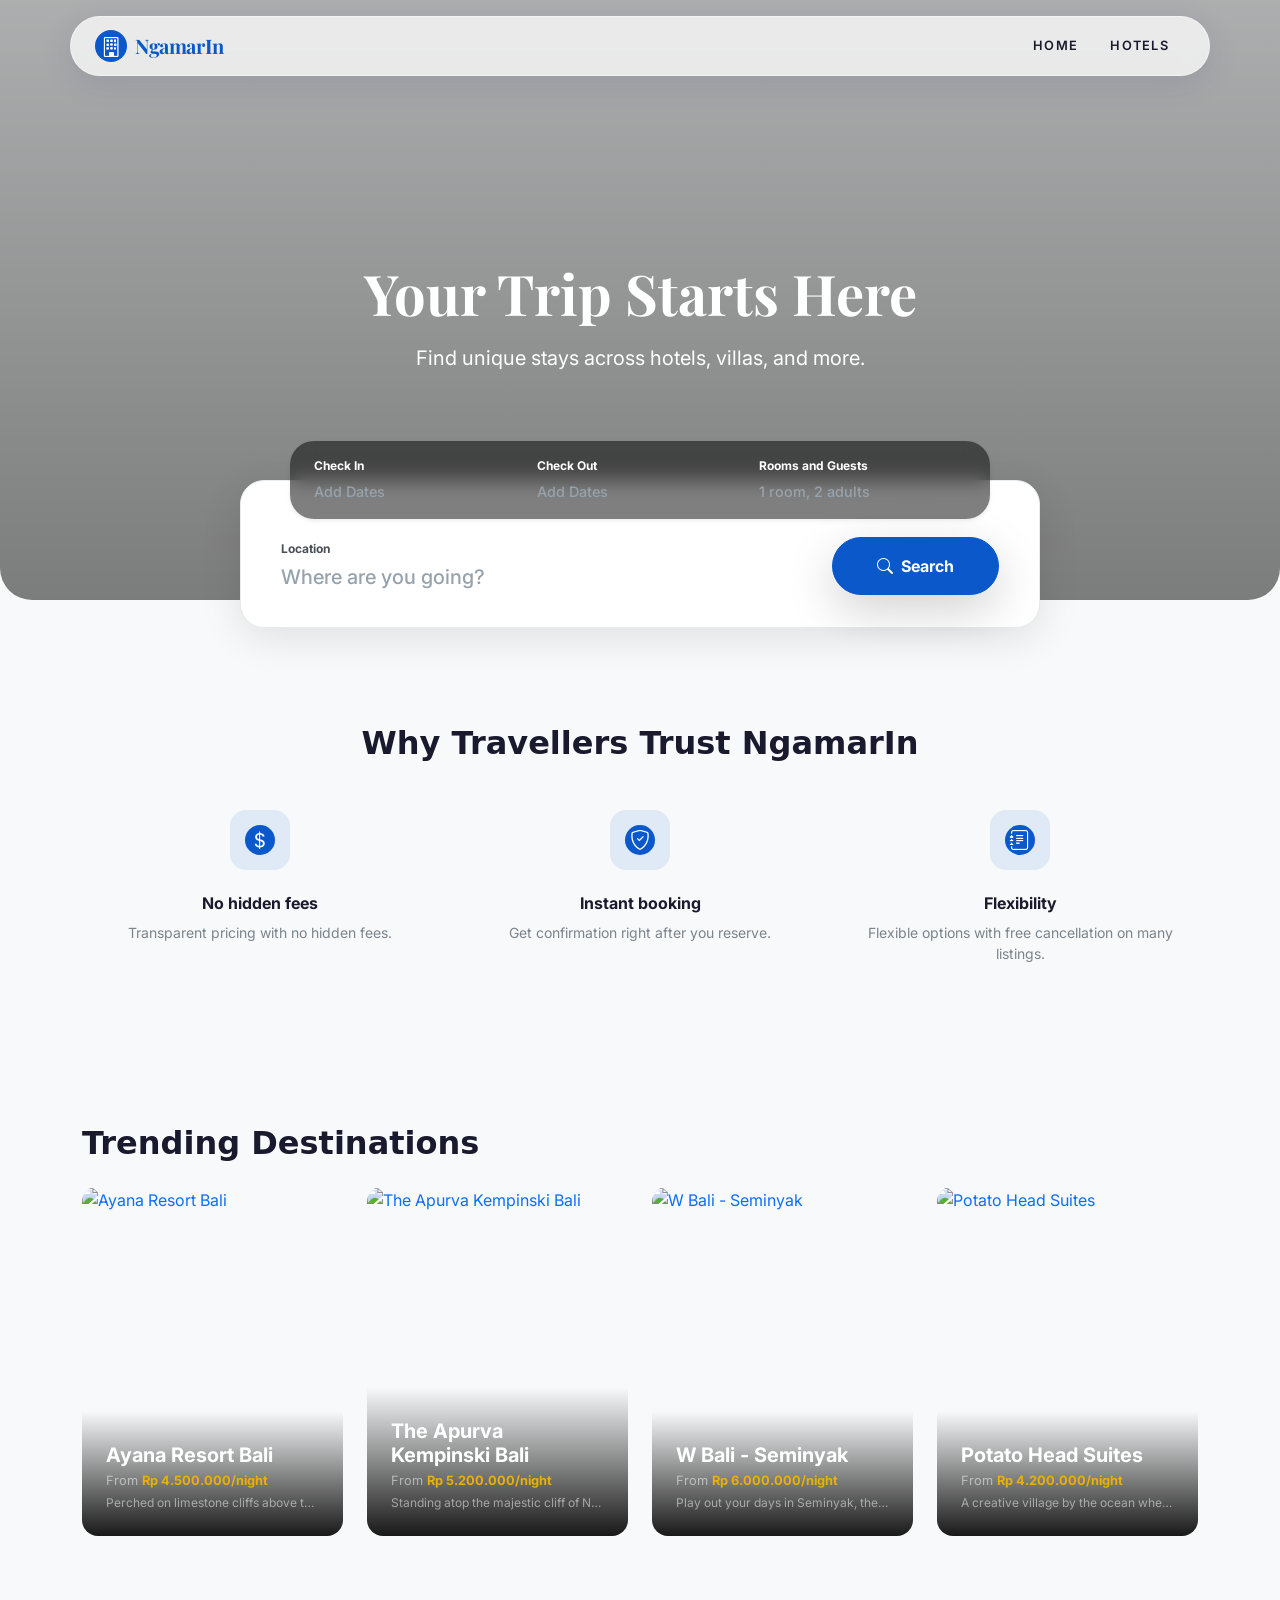
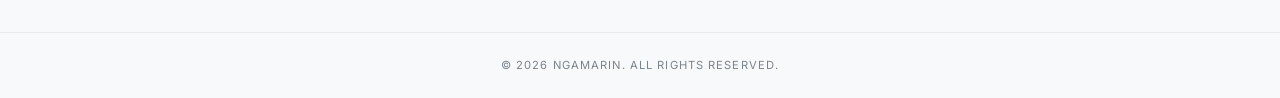
==== commit 0a0ed58b: "feat: integrate data from dummy json" ====
--- a/index.html
+++ b/index.html
@@ -1,954 +1,145 @@
-<!doctype html>
+<!DOCTYPE html>
 <html lang="en">
-  <head>
-    <meta charset="utf-8" />
-    <meta name="viewport" content="width=device-width, initial-scale=1" />
-    <title>Bootstrap demo</title>
-    <link
-      href="https://cdn.jsdelivr.net/npm/bootstrap@5.3.8/dist/css/bootstrap.min.css"
-      rel="stylesheet"
-      integrity="sha384-sRIl4kxILFvY47J16cr9ZwB07vP4J8+LH7qKQnuqkuIAvNWLzeN8tE5YBujZqJLB"
-      crossorigin="anonymous"
-    />
-    <link
-      rel="stylesheet"
-      href="https://cdn.jsdelivr.net/npm/bootstrap-icons@1.11.3/font/bootstrap-icons.min.css"
-    />
-    <link rel="preconnect" href="https://fonts.googleapis.com" />
-    <link rel="preconnect" href="https://fonts.gstatic.com" crossorigin />
-    <link
-      href="https://fonts.googleapis.com/css2?family=Roboto:wght@400;500;600;700;800&display=swap"
-      rel="stylesheet"
-    />
-    <link rel="stylesheet" href="style.css" />
-  </head>
-  <body class="bg-white">
-    <div
-      class="tripto-root container-fluid p-0 position-relative overflow-hidden inl-0001"
-    >
-      <div
-        class="tripto-main-content d-inline-flex flex-column align-items-center inl-0002"
-      >
-        <div
-          class="tripto-trust-section d-flex flex-column align-items-center justify-content-center inl-0003"
-        >
-          <div
-            class="tripto-section-title text-center d-flex flex-column justify-content-center inl-0004"
-          >
-            Why Travellers Trust Tripto
+
+<head>
+  <meta charset="UTF-8">
+  <meta name="viewport" content="width=device-width, initial-scale=1.0">
+  <title>NgamarIn - Simple Hotel Booking</title>
+  <!-- Bootstrap 5 CSS -->
+  <link href="https://cdn.jsdelivr.net/npm/bootstrap@5.3.2/dist/css/bootstrap.min.css" rel="stylesheet" integrity="sha384-T3c6CoIi6uLrA9TneNEoa7RxnatzjcDSCmG1MXxSR1GAsXEV/Dwwykc2MPK8M2HN" crossorigin="anonymous">
+  <!-- Bootstrap Icons -->
+  <link rel="stylesheet" href="https://cdn.jsdelivr.net/npm/bootstrap-icons@1.11.1/font/bootstrap-icons.css">
+  <!-- Flatpickr CSS -->
+  <link rel="stylesheet" href="https://cdn.jsdelivr.net/npm/flatpickr/dist/flatpickr.min.css">
+  <link rel="stylesheet" href="style.css">
+</head>
+
+<body>
+  <!-- Navbar -->
+  <nav class="navbar navbar-expand-lg navbar-light bg-transparent position-absolute w-100 z-3 pt-3">
+    <div class="container glass-panel rounded-pill px-4 py-2">
+      <a class="navbar-brand fw-bold text-dark d-flex align-items-center gap-2" href="index.html">
+        <div class="bg-primary text-white rounded-circle d-flex align-items-center justify-content-center" style="width: 32px; height: 32px;">
+          <i class="bi bi-building"></i>
+        </div>
+        NgamarIn
+      </a>
+      <button class="navbar-toggler border-0" type="button" data-bs-toggle="collapse" data-bs-target="#navbarNav">
+        <span class="navbar-toggler-icon"></span>
+      </button>
+      <div class="collapse navbar-collapse" id="navbarNav">
+        <ul class="navbar-nav ms-auto">
+          <li class="nav-item mx-2">
+            <a class="nav-link text-dark-emphasis" href="index.html">Home</a>
+          </li>
+          <li class="nav-item mx-2">
+            <a class="nav-link text-dark-emphasis" href="search/index.html">Hotels</a>
+          </li>
+        </ul>
+      </div>
+    </div>
+  </nav>
+
+  <!-- Hero Section -->
+  <header class="hero-bg d-flex flex-column justify-content-center text-center text-white pb-5 rounded-bottom-5">
+    <div class="container mt-5 pt-5">
+      <h1 class="font-serif fw-bold display-4 mb-3" style="font-family: 'Playfair Display', serif;">Your Trip Starts Here</h1>
+      <p class="lead fw-normal">Find unique stays across hotels, villas, and more.</p>
+    </div>
+  </header>
+
+  <!-- Floating Search Container -->
+  <form id="heroSearchForm" action="search/index.html" method="GET" class="container search-container-overlap mb-5">
+    <div class="category-tabs shadow-sm d-inline-flex justify-content-center align-items-center gap-3 px-4 py-3 pb-md-3 pb-2 flex-column flex-md-row mx-auto w-fit" style="border-radius: 1.5rem; max-width: 700px;">
+      <div class="search-input-group text-start">
+        <label class="d-block mb-1 text-white small fw-bold">Check In</label>
+        <input type="text" class="w-100 datepicker text-white fw-bold bg-transparent border-0 p-0 m-0" style="outline: none;" name="checkin" placeholder="Add Dates">
+      </div>
+      <div class="d-none d-md-block" style="width: 1px; height: 35px; background: rgba(255,255,255,0.2);"></div>
+      <div class="search-input-group text-start">
+        <label class="d-block mb-1 text-white small fw-bold">Check Out</label>
+        <input type="text" class="w-100 datepicker text-white fw-bold bg-transparent border-0 p-0 m-0" style="outline: none;" name="checkout" placeholder="Add Dates">
+      </div>
+      <div class="d-none d-md-block" style="width: 1px; height: 35px; background: rgba(255,255,255,0.2);"></div>
+      <div class="search-input-group text-start">
+        <label class="d-block mb-1 text-white small fw-bold">Rooms and Guests</label>
+        <input type="text" class="w-100 text-white fw-bold bg-transparent border-0 p-0 m-0" style="outline: none;" name="guests" placeholder="1 room, 2 adults">
+      </div>
+    </div>
+    <div class="card search-card mx-auto glass-panel pt-md-5" style="max-width: 800px; border-radius: 2rem;">
+      <div class="row align-items-center g-0">
+        <div class="col-12 col-md-9 p-2 search-input-group">
+          <label class="d-block mb-1 text-dark-emphasis">Location</label>
+          <input type="text" class="w-100 text-dark-emphasis fw-bold fs-5" name="location" placeholder="Where are you going?">
+        </div>
+        <div class="col-12 col-md-3 p-2 text-md-end text-center mt-2 mt-md-0">
+          <button type="submit" class="btn btn-primary rounded-pill w-100 fw-bold shadow-lg py-3">
+            <i class="bi bi-search me-1"></i> Search
+          </button>
+        </div>
+      </div>
+    </div>
+  </form>
+
+  <!-- Why Travellers Trust Us -->
+  <section class="py-5">
+    <div class="container text-center">
+      <h2 class="fw-bold mb-5" style="font-family: var(--bs-body-font-family);">Why Travellers Trust NgamarIn</h2>
+      <div class="row position-relative">
+        <div class="col-md-4 mb-4">
+          <div class="trust-icon-container">
+            <div class="trust-icon"><i class="bi bi-currency-dollar fs-5"></i></div>
           </div>
-          <div class="inl-0005">
-            <div class="inl-0006"></div>
-            <div class="inl-0006"></div>
-            <div class="inl-0007">
-              <div class="inl-0008">
-                <div class="inl-0009">
-                  <div class="inl-0010">
-                    <i
-                      class="bi bi-cash-coin tripto-icon tripto-icon-primary"
-                    ></i>
-                  </div>
-                </div>
-                <div class="inl-0012">
-                  <div class="inl-0013">No hidden fees</div>
-                  <div class="inl-0014">
-                    Transparent pricing with no hidden fees.
-                  </div>
-                </div>
-              </div>
-              <div class="inl-0008">
-                <div class="inl-0009">
-                  <div class="inl-0010">
-                    <i
-                      class="bi bi-calendar2-check tripto-icon tripto-icon-primary"
-                    ></i>
-                  </div>
-                </div>
-                <div class="inl-0012">
-                  <div class="inl-0013">Instant booking</div>
-                  <div class="inl-0014">
-                    Get confirmation right after you reserve.
-                  </div>
-                </div>
-              </div>
-              <div class="inl-0008">
-                <div class="inl-0009">
-                  <div class="inl-0010">
-                    <i
-                      class="bi bi-arrow-repeat tripto-icon tripto-icon-primary"
-                    ></i>
-                  </div>
-                </div>
-                <div class="inl-0012">
-                  <div class="inl-0013">Flexibility</div>
-                  <div class="inl-0014">
-                    Flexible options with free cancellation on many listings.
-                  </div>
-                </div>
-              </div>
-            </div>
+          <h5 class="fw-bold fs-6">No hidden fees</h5>
+          <p class="text-muted small px-3">Transparent pricing with no hidden fees.</p>
+        </div>
+        <!-- Svg connecting line could be placed here with absolute positioning -->
+        <div class="col-md-4 mb-4">
+          <div class="trust-icon-container">
+            <div class="trust-icon"><i class="bi bi-shield-check fs-5"></i></div>
           </div>
+          <h5 class="fw-bold fs-6">Instant booking</h5>
+          <p class="text-muted small px-3">Get confirmation right after you reserve.</p>
         </div>
-        <div
-          data-section="Spring"
-          class="tripto-spring-section d-flex flex-column inl-0017"
-        >
-          <div class="d-inline-flex align-items-center inl-0018">
-            <div class="tripto-heading-lg inl-0019">Trending Destinations</div>
+        <div class="col-md-4 mb-4">
+          <div class="trust-icon-container">
+            <div class="trust-icon"><i class="bi bi-journal-text fs-5"></i></div>
           </div>
-          <div
-            class="tripto-chip-group d-inline-flex align-items-center inl-0020"
-          >
-            <div
-              data-color="Full black"
-              data-show-icon="true"
-              data-size="48"
-              data-state="Selected"
-              data-style="Button"
-              data-type="Button"
-              class="btn tripto-chip tripto-chip-active d-flex align-items-center justify-content-center inl-0021"
-            >
-              <div class="inl-0022">
-                <i class="bi bi-flower1 tripto-icon tripto-icon-light"></i>
-              </div>
-              <div class="inl-0024">Spring Picks</div>
-            </div>
-            <div
-              data-color="Full black"
-              data-show-icon="true"
-              data-size="48"
-              data-state="Default"
-              data-style="Button"
-              data-type="Button"
-              class="btn tripto-chip tripto-chip-outline d-flex align-items-center justify-content-center inl-0025"
-            >
-              <div class="inl-0022">
-                <i
-                  class="bi bi-brightness-high tripto-icon tripto-icon-dark"
-                ></i>
-              </div>
-              <div class="inl-0027">Summer Hotspot</div>
-            </div>
-            <div
-              data-color="Full black"
-              data-show-icon="true"
-              data-size="48"
-              data-state="Default"
-              data-style="Button"
-              data-type="Button"
-              class="btn tripto-chip tripto-chip-outline d-flex align-items-center justify-content-center inl-0025"
-            >
-              <div class="inl-0022">
-                <i class="bi bi-tree tripto-icon tripto-icon-dark"></i>
-              </div>
-              <div class="inl-0027">Autumn Escape</div>
-            </div>
-            <div
-              data-color="Full black"
-              data-show-icon="true"
-              data-size="48"
-              data-state="Default"
-              data-style="Button"
-              data-type="Button"
-              class="btn tripto-chip tripto-chip-outline d-flex align-items-center justify-content-center inl-0025"
-            >
-              <div class="inl-0022">
-                <i class="bi bi-snow tripto-icon tripto-icon-dark"></i>
-              </div>
-              <div class="inl-0027">Winter Getaway</div>
-            </div>
-          </div>
-          <div
-            class="tripto-card-row d-inline-flex align-items-center inl-0030"
-          >
-            <div class="card border-0 tripto-destination-card inl-0031">
-              <div class="inl-0032"></div>
-              <div class="inl-0033">
-                <div class="inl-0034">Paris, France</div>
-                <div class="inl-0035">
-                  <div>
-                    <span class="inl-0036">From</span
-                    ><span class="inl-0037"> $</span>
-                  </div>
-                  <div class="inl-0037">128</div>
-                  <div class="inl-0037">/night</div>
-                </div>
-                <div class="inl-0038">Romantic escapes, art, and cafés.</div>
-              </div>
-            </div>
-            <div class="card border-0 tripto-destination-card inl-0031">
-              <div class="inl-0032"></div>
-              <div class="inl-0033">
-                <div class="inl-0034">Santorini, Greece</div>
-                <div class="inl-0035">
-                  <div>
-                    <span class="inl-0036">From</span
-                    ><span class="inl-0037"> $</span>
-                  </div>
-                  <div class="inl-0037">225</div>
-                  <div class="inl-0037">/night</div>
-                </div>
-                <div class="inl-0038">Sunsets, sea views, and serenity.</div>
-              </div>
-            </div>
-            <div class="card border-0 tripto-destination-card inl-0031">
-              <div class="inl-0032"></div>
-              <div class="inl-0033">
-                <div class="inl-0034">Bali, Indonesia</div>
-                <div class="inl-0035">
-                  <div>
-                    <span class="inl-0036">From</span
-                    ><span class="inl-0037"> $</span>
-                  </div>
-                  <div class="inl-0037">26</div>
-                  <div class="inl-0037">/night</div>
-                </div>
-                <div class="inl-0038">Beaches, nature, and calm vibes.</div>
-              </div>
-            </div>
-            <div class="card border-0 tripto-destination-card inl-0039">
-              <div class="inl-0032"></div>
-              <div class="inl-0033">
-                <div class="inl-0034">Kyoto, Japan</div>
-                <div class="inl-0035">
-                  <div>
-                    <span class="inl-0036">From</span
-                    ><span class="inl-0037"> $</span>
-                  </div>
-                  <div class="inl-0037">190</div>
-                  <div class="inl-0037">/night</div>
-                </div>
-                <div class="inl-0038">Cherry blossoms and temples.</div>
-              </div>
-            </div>
-          </div>
+          <h5 class="fw-bold fs-6">Flexibility</h5>
+          <p class="text-muted small px-3">Flexible options with free cancellation on many listings.</p>
         </div>
-        <div class="inl-0040">
-          <div class="inl-0041">Top Sights to See</div>
-          <div class="inl-0042">
-            <div data-size="Large" data-state="Default" class="inl-0043">
-              <div data-show-flag="true" data-size="S" class="inl-0044">
-                <div class="inl-0045">Sassnitz</div>
-                <div class="inl-0046">
-                  <div class="inl-0047"></div>
-                  <div class="inl-0048"></div>
-                  <div class="inl-0049"></div>
-                </div>
-              </div>
-            </div>
-            <div data-size="Large" data-state="Default" class="inl-0043">
-              <div data-show-flag="true" data-size="S" class="inl-0044">
-                <div class="inl-0045">Binz</div>
-                <div class="inl-0046">
-                  <div class="inl-0050"></div>
-                  <div class="inl-0051"></div>
-                  <div class="inl-0052"></div>
-                </div>
-              </div>
-            </div>
-            <div data-size="Small" data-state="Default" class="inl-0053">
-              <div data-show-flag="true" data-size="S" class="inl-0044">
-                <div class="inl-0045">Sagard</div>
-                <div class="inl-0046">
-                  <div class="inl-0047"></div>
-                  <div class="inl-0054"></div>
-                  <div class="inl-0055"></div>
-                </div>
-              </div>
-            </div>
-            <div data-size="Small" data-state="Default" class="inl-0053">
-              <div data-show-flag="true" data-size="S" class="inl-0044">
-                <div class="inl-0045">Bergen</div>
-                <div class="inl-0046">
-                  <div class="inl-0056"></div>
-                  <div class="inl-0047"></div>
-                  <div class="inl-0057"></div>
-                  <div class="inl-0047"></div>
-                  <div class="inl-0057"></div>
-                </div>
-              </div>
-            </div>
-            <div data-size="Small" data-state="Default" class="inl-0053">
-              <div data-show-flag="true" data-size="S" class="inl-0044">
-                <div class="inl-0045">Freedom</div>
-                <div class="inl-0046">
-                  <div class="inl-0058"></div>
-                  <div class="inl-0059"></div>
-                  <div class="inl-0060"></div>
-                  <div class="inl-0061"></div>
-                </div>
-              </div>
-            </div>
-          </div>
-        </div>
-        <div data-section="Explore" class="inl-0062">
-          <div class="inl-0063">
-            <div class="inl-0019">Top Things to Do in Barcelona</div>
-          </div>
-          <div class="inl-0064">
-            <div
-              data-color="Full black"
-              data-show-icon="true"
-              data-size="48"
-              data-state="Selected"
-              data-style="Button"
-              data-type="Button"
-              class="inl-0065"
-            >
-              <div class="inl-0066">
-                <i class="bi bi-compass tripto-icon tripto-icon-light"></i>
-              </div>
-              <div class="inl-0024">Explore</div>
-            </div>
-            <div
-              data-color="Full black"
-              data-show-icon="true"
-              data-size="48"
-              data-state="Default"
-              data-style="Button"
-              data-type="Button"
-              class="inl-0068"
-            >
-              <div class="inl-0022">
-                <i class="bi bi-umbrella tripto-icon tripto-icon-dark"></i>
-              </div>
-              <div class="inl-0027">Beach</div>
-            </div>
-            <div
-              data-color="Full black"
-              data-show-icon="true"
-              data-size="48"
-              data-state="Default"
-              data-style="Button"
-              data-type="Button"
-              class="inl-0068"
-            >
-              <div class="inl-0066">
-                <i class="bi bi-bank tripto-icon tripto-icon-dark"></i>
-              </div>
-              <div class="inl-0027">Museum</div>
-            </div>
-            <div
-              data-color="Full black"
-              data-show-icon="true"
-              data-size="48"
-              data-state="Default"
-              data-style="Button"
-              data-type="Button"
-              class="inl-0068"
-            >
-              <div class="inl-0022">
-                <i
-                  class="bi bi-ticket-perforated tripto-icon tripto-icon-dark"
-                ></i>
-              </div>
-              <div class="inl-0027">Show</div>
-            </div>
-            <div
-              data-color="Full black"
-              data-show-icon="true"
-              data-size="48"
-              data-state="Default"
-              data-style="Button"
-              data-type="Button"
-              class="inl-0068"
-            >
-              <div class="inl-0066">
-                <i class="bi bi-fork-knife tripto-icon tripto-icon-dark"></i>
-              </div>
-              <div class="inl-0027">Food</div>
-            </div>
-            <div
-              data-color="Full black"
-              data-show-icon="true"
-              data-size="48"
-              data-state="Default"
-              data-style="Button"
-              data-type="Button"
-              class="inl-0068"
-            >
-              <div class="inl-0066">
-                <i class="bi bi-moon-stars tripto-icon tripto-icon-dark"></i>
-              </div>
-              <div class="inl-0027">Night Life</div>
-            </div>
-          </div>
-          <div class="inl-0020">
-            <div
-              data-show-badge="false"
-              data-show-badges="true"
-              data-show-discounted-price="true"
-              data-show-price="true"
-              data-size="S"
-              data-state="Default"
-              class="inl-0073"
-            >
-              <img
-                class="inl-0074"
-                src="https://source.unsplash.com/192x172/?hotel,resort,room,lobby"
-              />
-              <div class="inl-0075">Sagrada Familia</div>
-            </div>
-            <div
-              data-show-badge="false"
-              data-show-badges="true"
-              data-show-discounted-price="true"
-              data-show-price="true"
-              data-size="S"
-              data-state="Default"
-              class="inl-0073"
-            >
-              <img
-                class="inl-0074"
-                src="https://source.unsplash.com/192x172/?hotel,resort,room,lobby"
-              />
-              <div class="inl-0075">Park Güell</div>
-            </div>
-            <div
-              data-show-badge="false"
-              data-show-badges="true"
-              data-show-discounted-price="true"
-              data-show-price="true"
-              data-size="S"
-              data-state="Default"
-              class="inl-0073"
-            >
-              <img
-                class="inl-0074"
-                src="https://source.unsplash.com/192x172/?hotel,resort,room,lobby"
-              />
-              <div class="inl-0075">Casa Milà</div>
-            </div>
-            <div
-              data-show-badge="false"
-              data-show-badges="true"
-              data-show-discounted-price="true"
-              data-show-price="true"
-              data-size="S"
-              data-state="Default"
-              class="inl-0073"
-            >
-              <img
-                class="inl-0074"
-                src="https://source.unsplash.com/192x172/?hotel,resort,room,lobby"
-              />
-              <div class="inl-0075">Sacred Heart Temple</div>
-            </div>
-            <div
-              data-show-badge="false"
-              data-show-badges="true"
-              data-show-discounted-price="true"
-              data-show-price="true"
-              data-size="S"
-              data-state="Default"
-              class="inl-0076"
-            >
-              <img
-                class="inl-0077"
-                src="https://source.unsplash.com/192x172/?hotel,resort,room,lobby"
-              />
-              <div class="inl-0075">Arc de Triomf</div>
-            </div>
-            <div
-              data-show-badge="false"
-              data-show-badges="true"
-              data-show-discounted-price="true"
-              data-show-price="true"
-              data-size="S"
-              data-state="Default"
-              class="inl-0073"
-            >
-              <img
-                class="inl-0074"
-                src="https://source.unsplash.com/192x172/?hotel,resort,room,lobby"
-              />
-              <div class="inl-0075">Casa Batlló</div>
-            </div>
-          </div>
-        </div>
-        <div data-testimonial="Avatar Layout 1" class="inl-0078">
-          <div class="inl-0079">
-            <div class="inl-0080">Let's see what people think of Tripto</div>
-          </div>
-          <div class="inl-0081"></div>
-          <img
-            class="inl-0082"
-            src="https://source.unsplash.com/114x114/?hotel,resort,room,lobby"
-          />
-          <div class="inl-0083">
-            <div class="inl-0084">
-              <div class="inl-0085"></div>
-              <div class="inl-0086">
-                This place is exactly like the picture posted on Tripto. Great
-                service, we had a great stay!
-              </div>
-              <div class="inl-0087"></div>
-            </div>
-            <div class="inl-0088">
-              <div class="inl-0089">
-                <div class="inl-0090">Ethan Rogrinho</div>
-              </div>
-              <div class="inl-0091">
-                <div class="inl-0092">
-                  <div class="inl-0093"></div>
-                  <div class="inl-0094"></div>
-                  <div class="inl-0095"></div>
-                  <div class="inl-0096"></div>
-                  <div class="inl-0097"></div>
-                  <div class="inl-0098"></div>
-                  <div class="inl-0099"></div>
-                  <div class="inl-0100"></div>
-                  <div class="inl-0101"></div>
-                  <div class="inl-0102"></div>
-                  <div class="inl-0103"></div>
-                  <div class="inl-0104"></div>
-                  <div class="inl-0105"></div>
-                  <div class="inl-0106"></div>
-                  <div class="inl-0107"></div>
-                  <div class="inl-0108"></div>
-                  <div class="inl-0109"></div>
-                  <div class="inl-0110"></div>
-                </div>
-                <div class="inl-0111">Malaysia</div>
-              </div>
-            </div>
-          </div>
-          <div data-style="Angle 1" class="inl-0112">
-            <div class="inl-0113"></div>
-            <img
-              class="inl-0114"
-              src="https://source.unsplash.com/50x50/?hotel,resort,room,lobby"
-            />
-          </div>
-          <div data-style="Angle 1" class="inl-0115">
-            <div class="inl-0116"></div>
-            <img
-              class="inl-0117"
-              src="https://source.unsplash.com/57x56/?hotel,resort,room,lobby"
-            />
-          </div>
-          <div data-style="Angle 1" class="inl-0118">
-            <div class="inl-0119"></div>
-            <img
-              class="inl-0120"
-              src="https://source.unsplash.com/51x50/?hotel,resort,room,lobby"
-            />
-          </div>
-          <div data-style="Angle 1" class="inl-0121">
-            <div class="inl-0122"></div>
-            <img
-              class="inl-0123"
-              src="https://source.unsplash.com/53x53/?hotel,resort,room,lobby"
-            />
-          </div>
-          <div data-style="Angle 1" class="inl-0124">
-            <div class="inl-0125"></div>
-            <img
-              class="inl-0126"
-              src="https://source.unsplash.com/53x54/?hotel,resort,room,lobby"
-            />
-          </div>
-          <div data-style="Angle 1" class="inl-0127">
-            <div class="inl-0128"></div>
-            <img
-              class="inl-0129"
-              src="https://source.unsplash.com/53x54/?hotel,resort,room,lobby"
-            />
+      </div>
+    </div>
+  </section>
+
+  <!-- Trending Destinations Section -->
+  <section class="py-5">
+    <div class="container mt-4">
+      <h2 class="fw-bold mb-4" style="font-family: var(--bs-body-font-family);">Trending Destinations</h2>
+      <div class="row g-4" id="featuredHotelsContainer">
+        <!-- Data will be injected here via app.js -->
+        <div class="col-12 text-center text-muted" id="featuredLoading">
+          <div class="spinner-border text-primary" role="status">
+            <span class="visually-hidden">Loading...</span>
           </div>
         </div>
       </div>
-      <div class="inl-0130">
-        <img
-          data-picture="01"
-          class="inl-0131"
-          src="https://images.unsplash.com/photo-1711609110590-5ad5c4599e56"
-        />
-        <div class="inl-0132">
-          <div class="inl-0133">Your Trip Starts Here</div>
-          <div class="inl-0134">
-            Find unique stays across hotels, villas, and more.
-          </div>
-        </div>
-        <div data-state="Default" class="inl-0135">
-          <div data-size="Large" data-type="Hotel" class="inl-0136">
-            <div
-              data-size="L"
-              data-state="Default"
-              class="inl-0137 tripto-search-field"
-            >
-              <div class="inl-0138">Location</div>
-              <input
-                type="text"
-                class="inl-0139 tripto-location-input"
-                placeholder="Where are you going?"
-              />
-            </div>
-            <div class="inl-0140"></div>
-            <div
-              data-show-divider="true"
-              data-size="L"
-              data-state="Default"
-              class="inl-0141"
-            >
-              <div
-                data-size="L"
-                data-state="Default"
-                class="inl-0142 tripto-search-field tripto-checkin-trigger"
-              >
-                <div class="inl-0138">Check In</div>
-                <div class="inl-0139 tripto-checkin-value">Add Dates</div>
-                <input
-                  type="date"
-                  class="tripto-date-input tripto-checkin-input"
-                />
-              </div>
-              <div class="inl-0143"></div>
-              <div
-                data-size="L"
-                data-state="Default"
-                class="inl-0142 tripto-search-field tripto-checkout-trigger"
-              >
-                <div class="inl-0138">Check Out</div>
-                <div class="inl-0139 tripto-checkout-value">Add Dates</div>
-                <input
-                  type="date"
-                  class="tripto-date-input tripto-checkout-input"
-                />
-              </div>
-            </div>
-            <div class="inl-0140"></div>
-            <div data-state="Default" class="inl-0144 tripto-guests-wrap">
-              <div
-                data-children="true"
-                data-size="L"
-                data-state="Default"
-                class="inl-0145 tripto-search-field tripto-guests-trigger"
-              >
-                <div class="inl-0146">Rooms and Guests</div>
-                <div class="inl-0147">
-                  <div class="inl-0148">
-                    <div class="inl-0149 tripto-rooms-count">1</div>
-                    <div class="inl-0149">rooms,</div>
-                  </div>
-                  <div class="inl-0150">
-                    <div class="inl-0149 tripto-adults-count">1</div>
-                    <div class="inl-0149">adults</div>
-                  </div>
-                  <div class="inl-0150">
-                    <div class="inl-0149 tripto-children-count">,0</div>
-                    <div class="inl-0149">children</div>
-                  </div>
-                </div>
-              </div>
-              <div class="tripto-guests-panel" hidden>
-                <label class="tripto-guests-row">
-                  <span>Rooms</span>
-                  <input
-                    class="tripto-guests-input"
-                    type="number"
-                    min="1"
-                    max="10"
-                    value="1"
-                    data-target="rooms"
-                  />
-                </label>
-                <label class="tripto-guests-row">
-                  <span>Adults</span>
-                  <input
-                    class="tripto-guests-input"
-                    type="number"
-                    min="1"
-                    max="20"
-                    value="1"
-                    data-target="adults"
-                  />
-                </label>
-                <label class="tripto-guests-row">
-                  <span>Children</span>
-                  <input
-                    class="tripto-guests-input"
-                    type="number"
-                    min="0"
-                    max="10"
-                    value="0"
-                    data-target="children"
-                  />
-                </label>
-                <button type="button" class="tripto-guests-apply">Apply</button>
-              </div>
-            </div>
-            <div
-              data-color="Blue"
-              data-left-icon="true"
-              data-right-icon="false"
-              data-shape="button"
-              data-size="56"
-              data-state="Default"
-              data-type="primary"
-              class="inl-0151"
-            >
-              <div class="inl-0152">
-                <i class="bi bi-search tripto-icon tripto-icon-light"></i>
-              </div>
-              <div class="inl-0154">Search</div>
-            </div>
-          </div>
-        </div>
-        <div data-property-option="Hotel" class="inl-0155">
-          <div
-            data-state="Selected"
-            class="inl-0156 tripto-property-tab tripto-property-tab-active"
-            data-property="Hotel"
-          >
-            <div class="inl-0066">
-              <i
-                class="bi bi-building tripto-icon tripto-icon-dark tripto-property-icon"
-              ></i>
-            </div>
-            <div class="inl-0158 tripto-property-label">Hotel</div>
-          </div>
-          <div
-            data-state="No"
-            class="inl-0159 tripto-property-tab"
-            data-property="House"
-          >
-            <div class="inl-0066">
-              <i
-                class="bi bi-house-door tripto-icon tripto-icon-light tripto-property-icon"
-              ></i>
-            </div>
-            <div class="inl-0024 tripto-property-label">House</div>
-          </div>
-          <div
-            data-state="No"
-            class="inl-0159 tripto-property-tab"
-            data-property="Guest House"
-          >
-            <div class="inl-0066">
-              <i
-                class="bi bi-person-vcard tripto-icon tripto-icon-light tripto-property-icon"
-              ></i>
-            </div>
-            <div class="inl-0024 tripto-property-label">Guest House</div>
-          </div>
-          <div
-            data-state="No"
-            class="inl-0159 tripto-property-tab"
-            data-property="Cabins"
-          >
-            <div class="inl-0066">
-              <i
-                class="bi bi-tree tripto-icon tripto-icon-light tripto-property-icon"
-              ></i>
-            </div>
-            <div class="inl-0024 tripto-property-label">Cabins</div>
-          </div>
-          <div
-            data-state="No"
-            class="inl-0159 tripto-property-tab"
-            data-property="Glamping"
-          >
-            <div class="inl-0066">
-              <i
-                class="bi bi-house-heart tripto-icon tripto-icon-light tripto-property-icon"
-              ></i>
-            </div>
-            <div class="inl-0024 tripto-property-label">Glamping</div>
-          </div>
-          <div
-            data-state="No"
-            class="inl-0159 tripto-property-tab"
-            data-property="Doms"
-          >
-            <div class="inl-0066">
-              <i
-                class="bi bi-hexagon tripto-icon tripto-icon-light tripto-property-icon"
-              ></i>
-            </div>
-            <div class="inl-0024 tripto-property-label">Doms</div>
-          </div>
-        </div>
-        <div
-          data-search-bar="No"
-          data-signed="Yes"
-          data-with-search-bar="false"
-          class="inl-0165"
-        >
-          <div class="inl-0166">
-            <div data-size="L" class="inl-0167">
-              <div class="tripto-brand tripto-brand-header">
-                <i class="bi bi-geo-alt-fill tripto-brand-mark"></i>
-                <span class="tripto-brand-text"
-                  >tript<span class="tripto-brand-accent">o</span></span
-                >
-              </div>
-            </div>
-            <div class="inl-0178">
-              <div data-type="Close" class="inl-0179">
-                <i class="bi bi-person-circle tripto-profile-icon"></i>
-              </div>
-              <div data-state="Default" class="inl-0181">
-                <div class="inl-0182">
-                  <span class="tripto-id-flag" aria-hidden="true"></span>
-                </div>
-                <div class="inl-0188">IDN</div>
-              </div>
-              <div
-                data-color="Blue"
-                data-left-icon="false"
-                data-right-icon="false"
-                data-shape="icon"
-                data-size="48"
-                data-state="Default"
-                data-type="text button"
-                class="inl-0189"
-              >
-                <div class="inl-0190">
-                  <i class="bi bi-bell tripto-icon tripto-icon-primary"></i>
-                </div>
-              </div>
-            </div>
-          </div>
-        </div>
-      </div>
-      <div data-style="With Details" class="inl-0192">
-        <div class="inl-0193">
-          <div class="inl-0194">
-            <div class="inl-0195">
-              <div data-size="S White" class="inl-0196">
-                <div class="tripto-brand tripto-brand-footer">
-                  <i class="bi bi-geo-alt-fill tripto-brand-mark"></i>
-                  <span class="tripto-brand-text"
-                    >tript<span class="tripto-brand-accent">o</span></span
-                  >
-                </div>
-              </div>
-              <div class="inl-0207">
-                We help you find and book the perfect stay from cozy guesthouses
-                to top hotels-with ease, trust, and the best deals.
-              </div>
-            </div>
-            <div class="inl-0208">
-              <div class="inl-0209">Download Our App</div>
-              <div class="inl-0020">
-                <div
-                  data-state="Default"
-                  data-type="App Store"
-                  class="inl-0210"
-                >
-                  <div class="tripto-store-badge">
-                    <i class="bi bi-apple tripto-store-icon"></i>
-                    <div class="tripto-store-text">
-                      <div class="tripto-store-sub">Download on the</div>
-                      <div class="tripto-store-name">App Store</div>
-                    </div>
-                  </div>
-                </div>
-                <div
-                  data-state="Default"
-                  data-type="Google Play"
-                  class="inl-0210"
-                >
-                  <div class="tripto-store-badge">
-                    <i class="bi bi-google-play tripto-store-icon"></i>
-                    <div class="tripto-store-text">
-                      <div class="tripto-store-sub">Get it on</div>
-                      <div class="tripto-store-name">Google Play</div>
-                    </div>
-                  </div>
-                </div>
-              </div>
-            </div>
-          </div>
-          <div class="inl-0247">
-            <div class="inl-0209">Explore</div>
-            <div class="inl-0248">Trending Destinations</div>
-            <div class="inl-0248">Summer Hotspots</div>
-            <div class="inl-0248">Winter Getaways</div>
-            <div class="inl-0248">Weekend Deals</div>
-            <div class="inl-0248">Family-Friendly Stays</div>
-          </div>
-          <div class="inl-0247">
-            <div class="inl-0209">Property Types</div>
-            <div class="inl-0248">Hotels</div>
-            <div class="inl-0248">Apartments</div>
-            <div class="inl-0248">Villas</div>
-            <div class="inl-0248">Cabins</div>
-            <div class="inl-0248">Glamping</div>
-            <div class="inl-0248">Domes</div>
-          </div>
-          <div class="inl-0247">
-            <div class="inl-0209">Support</div>
-            <div class="inl-0248">Help Centre</div>
-            <div class="inl-0248">Live Chat Support</div>
-            <div class="inl-0248">FAQs</div>
-            <div class="inl-0248">Contact Us</div>
-          </div>
-          <div class="inl-0247">
-            <div class="inl-0209">Get In Touch</div>
-            <div class="inl-0248">+1 (800) 123‑456</div>
-            <div class="inl-0248">support@tripto.com</div>
-            <div class="inl-0249">
-              <div data-state="Default" class="inl-0250">
-                <i class="bi bi-facebook tripto-social-icon"></i>
-              </div>
-              <div data-state="Default" class="inl-0250">
-                <i class="bi bi-instagram tripto-social-icon"></i>
-              </div>
-              <div data-state="Default" class="inl-0250">
-                <i class="bi bi-youtube tripto-social-icon"></i>
-              </div>
-              <div data-state="Default" class="inl-0250">
-                <i class="bi bi-twitter-x tripto-social-icon"></i>
-              </div>
-            </div>
-          </div>
-        </div>
-        <div class="inl-0256">
-          <div class="inl-0257">
-            <div class="inl-0258">
-              <div class="inl-0259">© 2025 Tripto. All rights reserved.</div>
-            </div>
-            <div class="inl-0260">
-              <div data-size="24" data-type="Visa" class="inl-0261">
-                <i class="bi bi-credit-card tripto-payment-icon"></i>
-              </div>
-              <div data-size="24" data-type="DinersClub" class="inl-0261">
-                <i class="bi bi-credit-card-2-front tripto-payment-icon"></i>
-              </div>
-              <div data-size="24" data-type="Mastercard" class="inl-0261">
-                <i class="bi bi-credit-card-2-back tripto-payment-icon"></i>
-              </div>
-              <div data-size="24" data-type="Stripe" class="inl-0261">
-                <i class="bi bi-wallet2 tripto-payment-icon"></i>
-              </div>
-              <div data-size="24" data-type="PayPal" class="inl-0261">
-                <i class="bi bi-paypal tripto-payment-icon"></i>
-              </div>
-              <div data-size="24" data-type="GooglePay" class="inl-0261">
-                <i class="bi bi-google tripto-payment-icon"></i>
-              </div>
-              <div data-size="24" data-type="ApplePay" class="inl-0261">
-                <i class="bi bi-apple tripto-payment-icon"></i>
-              </div>
-            </div>
-          </div>
-        </div>
-      </div>
-      <div data-size="L" data-state="Default" class="inl-0275">
-        <div class="inl-0276"></div>
-        <div class="inl-0277 d-flex align-items-center justify-content-center">
-          <i class="bi bi-stars tripto-icon tripto-icon-light"></i>
-        </div>
-        <div class="inl-0278"></div>
-      </div>
     </div>
+  </section>
 
-    <script src="script.js"></script>
-    <script
-      src="https://cdn.jsdelivr.net/npm/bootstrap@5.3.8/dist/js/bootstrap.bundle.min.js"
-      integrity="sha384-FKyoEForCGlyvwx9Hj09JcYn3nv7wiPVlz7YYwJrWVcXK/BmnVDxM+D2scQbITxI"
-      crossorigin="anonymous"
-    ></script>
-  </body>
+  <!-- Footer -->
+  <footer class="bg-dark text-white py-4 mt-5">
+    <div class="container text-center">
+      <p class="mb-0">&copy; 2026 NgamarIn. All rights reserved.</p>
+    </div>
+  </footer>
+
+  <!-- Bootstrap 5 JS Bundle -->
+  <script src="https://cdn.jsdelivr.net/npm/bootstrap@5.3.2/dist/js/bootstrap.bundle.min.js" integrity="sha384-C6RzsynM9kWDrMNeT87bh95OGNyZPhcTNXj1NW7RuBCsyN/o0jlpcV8Qyq46cDfL" crossorigin="anonymous"></script>
+
+  <!-- Flatpickr JS -->
+  <script src="https://cdn.jsdelivr.net/npm/flatpickr"></script>
+  <script type="module" src="script.js"></script>
+</body>
+
 </html>
--- a/style.css
+++ b/style.css
@@ -0,0 +1,602 @@
+@import url('https://fonts.googleapis.com/css2?family=Inter:wght@400;500;600;700&family=Playfair+Display:ital,wght@0,400;0,600;1,400;1,600&display=swap');
+
+:root {
+  --theme-bg: #f8f9fa;
+  --theme-bg-alt: #ffffff;
+  --theme-text-main: #1a1a2e;
+  --theme-text-muted: #7a848d;
+  --theme-brand: #0a58ca;
+  --theme-accent: #ebb000;
+  --theme-border: #e9ecef;
+  --glass-bg: rgba(255, 255, 255, 0.75);
+  --glass-border: rgba(255, 255, 255, 0.4);
+  --glass-shadow: 0 8px 32px 0 rgba(31, 38, 135, 0.1);
+}
+
+body {
+  font-family:
+    'Inter',
+    system-ui,
+    -apple-system,
+    sans-serif;
+  background-color: var(--theme-bg);
+  color: var(--theme-text-main);
+  -webkit-font-smoothing: antialiased;
+}
+
+/* Glassmorphism utility */
+.glass-panel {
+  background: var(--glass-bg) !important;
+  backdrop-filter: blur(12px) !important;
+  -webkit-backdrop-filter: blur(12px) !important;
+  border: 1px solid var(--glass-border) !important;
+  box-shadow: var(--glass-shadow) !important;
+}
+
+/* Core Typography */
+h1,
+h2,
+h3,
+.display-4,
+.navbar-brand {
+  font-family: 'Playfair Display', serif;
+}
+
+/* Color Overrides */
+.text-muted {
+  color: var(--theme-text-muted) !important;
+}
+.text-primary {
+  color: var(--theme-brand) !important;
+}
+.text-warning {
+  color: var(--theme-accent) !important;
+} /* Gold/earthy for stars */
+.text-dark {
+  color: var(--theme-text-main) !important;
+}
+
+.bg-primary {
+  background-color: var(--theme-brand) !important;
+  color: white !important;
+}
+.bg-white {
+  background-color: white !important;
+}
+.bg-light {
+  background-color: var(--theme-bg-alt) !important;
+}
+
+.border-primary {
+  border-color: var(--theme-brand) !important;
+}
+
+.btn-primary {
+  background-color: var(--theme-brand) !important;
+  border-color: var(--theme-brand) !important;
+  color: white !important;
+  border-radius: 1rem;
+  font-weight: 600;
+  padding: 0.6rem 1.5rem;
+  transition: all 0.2s ease-in-out;
+}
+.btn-primary:hover {
+  background-color: #084298 !important; /* Slightly darker */
+  border-color: #084298 !important;
+  transform: translateY(-2px);
+  box-shadow: 0 4px 12px rgba(10, 88, 202, 0.3) !important;
+}
+
+/* Navbar */
+.navbar-brand {
+  color: var(--theme-brand) !important;
+  font-weight: 700;
+  letter-spacing: -0.02em;
+}
+.nav-link {
+  color: var(--theme-text-main) !important;
+  font-size: 0.8rem;
+  text-transform: uppercase;
+  letter-spacing: 0.1em;
+  font-weight: 600;
+}
+.nav-link:hover,
+.nav-link.active {
+  color: var(--theme-text-main) !important;
+}
+
+.hero-bg {
+  background:
+    linear-gradient(rgba(0, 0, 0, 0.3), rgba(0, 0, 0, 0.5)),
+    url('https://images.unsplash.com/photo-1711609110590-5ad5c4599e56?ixlib=rb-4.0.3&auto=format&fit=crop&w=1920&q=80')
+      no-repeat center center;
+  background-size: cover;
+  min-height: 600px;
+}
+
+.search-container-overlap {
+  margin-top: -120px;
+  position: relative;
+  z-index: 10;
+}
+
+.category-tabs {
+  background-color: rgba(0, 0, 0, 0.5);
+  backdrop-filter: blur(10px);
+  border-radius: 2rem;
+  padding: 0.5rem 1rem;
+  display: inline-flex;
+  gap: 1rem;
+  color: white;
+  margin-bottom: -20px;
+  z-index: 11;
+  position: absolute;
+  left: 50%;
+  width: 80%;
+  transform: translateX(-50%) translateY(-50%);
+  top: 0;
+}
+
+.category-tabs .search-input-group {
+  width: 100%;
+  min-width: 0;
+}
+@media (max-width: 758px) {
+  .category-tabs {
+    position: relative;
+    transform: translateX(-50%);
+  }
+}
+@media (min-width: 768px) {
+  .category-tabs {
+    display: grid !important;
+    grid-template-columns: repeat(3, minmax(0, 1fr));
+    column-gap: 1rem;
+    align-items: center;
+  }
+
+  .category-tabs .d-none.d-md-block {
+    display: none !important;
+  }
+
+  .category-tabs .search-input-group {
+    flex: none;
+    max-width: none;
+    width: auto;
+    min-width: 0; /* allow shrinking */
+  }
+
+  .category-tabs .search-input-group input {
+    width: 100%;
+    box-sizing: border-box; /* respect padding/border so it doesn't overflow */
+    min-width: 0;
+  }
+}
+
+/* Ensure inputs inside category-tabs use border-box on all sizes */
+.category-tabs .search-input-group input {
+  box-sizing: border-box;
+}
+
+.category-tab {
+  cursor: pointer;
+  padding: 0.5rem 1rem;
+  border-radius: 1.5rem;
+  font-size: 0.85rem;
+  font-weight: 500;
+  transition: all 0.2s;
+}
+
+.category-tab:hover,
+.category-tab.active {
+  background-color: white;
+  color: var(--theme-text-main);
+}
+
+.search-card {
+  border-radius: 1.5rem !important;
+  background-color: white;
+  padding: 1.5rem 2rem;
+  box-shadow: 0 10px 40px rgba(0, 0, 0, 0.1) !important;
+}
+
+.search-divider {
+  border-right: 1px solid var(--theme-border);
+}
+
+.search-input-group label {
+  font-size: 0.75rem;
+  font-weight: 700;
+  margin-bottom: 0.2rem;
+  color: var(--theme-text-main);
+}
+
+.search-input-group input {
+  border: none;
+  padding: 0;
+  font-size: 0.9rem;
+  font-weight: 500;
+  color: #96a2ac;
+  background: transparent;
+}
+.search-input-group input::placeholder {
+  color: #96a2ac;
+  font-weight: 500;
+}
+.search-input-group input:focus {
+  box-shadow: none;
+  outline: none;
+}
+
+/* Trust Section */
+.trust-icon-container {
+  width: 60px;
+  height: 60px;
+  background-color: rgba(10, 88, 202, 0.1);
+  border-radius: 1rem;
+  display: flex;
+  align-items: center;
+  justify-content: center;
+  margin: 0 auto 1.5rem auto;
+}
+
+.trust-icon {
+  width: 30px;
+  height: 30px;
+  background-color: var(--theme-brand);
+  color: white;
+  border-radius: 50%;
+  display: flex;
+  align-items: center;
+  justify-content: center;
+}
+
+/* Destination Cards */
+.destination-card {
+  border-radius: 1rem;
+  overflow: hidden;
+  position: relative;
+  height: 350px;
+  text-decoration: none;
+  display: block;
+  cursor: pointer;
+}
+.destination-card img {
+  width: 100%;
+  height: 100%;
+  object-fit: cover;
+  transition: transform 0.5s;
+}
+.destination-card:hover img {
+  transform: scale(1.05);
+}
+.destination-overlay {
+  position: absolute;
+  bottom: 0;
+  left: 0;
+  right: 0;
+  background: linear-gradient(to top, rgba(0, 0, 0, 0.9) 0%, rgba(0, 0, 0, 0) 100%);
+  padding: 2rem 1.5rem 1.5rem 1.5rem;
+  color: white;
+}
+.filter-pill {
+  padding: 0.5rem 1.25rem;
+  border-radius: 2rem;
+  border: 1px solid var(--theme-border);
+  font-size: 0.85rem;
+  font-weight: 500;
+  cursor: pointer;
+  background: transparent;
+  color: var(--theme-text-main);
+  transition: all 0.2s;
+}
+.filter-pill.active {
+  background-color: var(--theme-text-main);
+  color: white;
+  border-color: var(--theme-text-main);
+}
+.filter-pill:hover:not(.active) {
+  background-color: var(--theme-bg-alt);
+}
+
+/* Search Results UI */
+.view-toggle-group .btn {
+  border: none;
+  transition: all 0.2s;
+  background: transparent;
+}
+.view-toggle-group .btn.active {
+  background-color: white !important;
+  box-shadow: 0 2px 5px rgba(0, 0, 0, 0.1);
+  color: var(--theme-text-main) !important;
+}
+
+.result-card {
+  border: 1px solid var(--theme-border);
+  border-radius: 1rem;
+  background: white;
+  overflow: hidden;
+  position: relative;
+  transition: box-shadow 0.2s;
+}
+.result-card:hover {
+  box-shadow: 0 5px 20px rgba(0, 0, 0, 0.06);
+}
+
+.result-card-badge {
+  position: absolute;
+  top: 12px;
+  left: 12px;
+  padding: 3px 10px;
+  border-radius: 12px;
+  font-size: 0.65rem;
+  font-weight: 700;
+  color: white;
+  z-index: 2;
+}
+
+.badge-green {
+  background-color: #20c997;
+}
+.badge-blue {
+  background-color: var(--theme-brand);
+}
+.badge-purple {
+  background-color: #9333ea;
+}
+
+.result-card-heart {
+  position: absolute;
+  top: 12px;
+  right: 12px;
+  width: 32px;
+  height: 32px;
+  background: white;
+  border-radius: 50%;
+  display: flex;
+  align-items: center;
+  justify-content: center;
+  color: var(--theme-text-muted);
+  cursor: pointer;
+  z-index: 2;
+  box-shadow: 0 2px 8px rgba(0, 0, 0, 0.15);
+  transition: color 0.1s;
+}
+.result-card-heart:hover {
+  color: var(--theme-brand);
+}
+
+.feature-chip {
+  display: inline-flex;
+  align-items: center;
+  padding: 4px 10px;
+  border: 1px solid var(--theme-border);
+  border-radius: 15px;
+  font-size: 0.65rem;
+  color: var(--theme-text-muted);
+  font-weight: 500;
+}
+
+.rating-box {
+  background-color: rgba(10, 88, 202, 0.1);
+  color: var(--theme-brand);
+  border-radius: 6px;
+  font-weight: 800;
+  font-size: 0.85rem;
+  display: inline-flex;
+  align-items: center;
+  justify-content: center;
+}
+
+/* UI Components: Buttons */
+
+.btn-outline-primary {
+  color: var(--theme-accent) !important;
+  border-color: var(--theme-accent) !important;
+  border-radius: 2rem;
+  font-size: 0.75rem;
+  text-transform: uppercase;
+  letter-spacing: 0.1em;
+  font-weight: 600;
+  padding: 0.6rem 1.5rem;
+}
+.btn-outline-primary:hover {
+  background-color: var(--theme-accent) !important;
+  color: white !important;
+}
+
+/* Cards (Hotels, Rooms, Sidebar) */
+.card {
+  border-radius: 1.5rem !important;
+  border: 1px solid var(--theme-border) !important;
+  background-color: white !important;
+}
+.card-footer {
+  background-color: white !important;
+  border-top: 1px solid var(--theme-border);
+  border-bottom-left-radius: 1.5rem !important;
+  border-bottom-right-radius: 1.5rem !important;
+}
+
+.card-img-top {
+  height: 250px;
+  object-fit: cover;
+  border-top-left-radius: 1.5rem !important;
+  border-top-right-radius: 1.5rem !important;
+}
+
+/* Horizontal Card Images (Search List) */
+.img-fluid.rounded-start {
+  border-top-left-radius: 1.5rem !important;
+  border-bottom-left-radius: 1.5rem !important;
+}
+@media (max-width: 767.98px) {
+  .img-fluid.rounded-start {
+    border-bottom-left-radius: 0 !important;
+    border-top-right-radius: 1.5rem !important;
+  }
+}
+
+/* Hover effects for main entities */
+.room-card {
+  transition:
+    transform 0.3s ease,
+    box-shadow 0.3s ease;
+  box-shadow: 0 4px 20px rgba(90, 90, 64, 0.05) !important;
+  background-color: var(--theme-bg-alt) !important;
+}
+.room-card .card-body {
+  background-color: white;
+}
+.room-card:hover {
+  transform: translateY(-8px);
+  box-shadow: 0 15px 30px rgba(90, 90, 64, 0.08) !important;
+}
+
+/* Specific Elements */
+.hotel-detail-img {
+  width: 100%;
+  height: 450px;
+  object-fit: cover;
+  border-radius: 1.5rem;
+}
+
+.badge.bg-primary {
+  background-color: var(--theme-bg) !important;
+  color: var(--theme-text-main) !important;
+  border: 1px solid var(--theme-border);
+  font-weight: 700;
+  padding: 0.5em 0.8em;
+}
+
+/* Forms Generic */
+.form-control,
+.form-select {
+  border-radius: 0.75rem;
+  border-color: var(--theme-border);
+  font-size: 0.95rem;
+  padding: 0.6rem 1rem;
+}
+.form-control:focus,
+.form-select:focus {
+  border-color: var(--theme-accent);
+  box-shadow: 0 0 0 0.25rem rgba(139, 126, 102, 0.25);
+}
+
+/* Footers */
+footer.bg-dark {
+  background-color: var(--theme-bg) !important;
+  color: var(--theme-text-muted) !important;
+  border-top: 1px solid var(--theme-border);
+  font-size: 0.7rem;
+  text-transform: uppercase;
+  letter-spacing: 0.1em;
+}
+
+/* Detail Page Additions */
+.amenity-grid {
+  display: grid;
+  grid-template-columns: 1fr 1fr;
+  gap: 1.25rem;
+}
+.amenity-item {
+  display: flex;
+  align-items: center;
+  gap: 0.75rem;
+  color: var(--theme-text-main);
+  font-weight: 500;
+}
+
+.detail-room-card {
+  border: 1px solid var(--theme-border);
+  border-radius: 1.5rem;
+  overflow: hidden;
+  margin-bottom: 1.5rem;
+  background: white;
+}
+.detail-room-img {
+  height: 100%;
+  min-height: 250px;
+  object-fit: cover;
+  width: 100%;
+}
+
+.booking-widget {
+  border: 1px solid var(--theme-border);
+  border-radius: 1.5rem;
+  padding: 1.5rem;
+  position: sticky;
+  top: 100px;
+  background: white;
+  box-shadow: 0 10px 40px rgba(0, 0, 0, 0.04);
+}
+.widget-date-row {
+  display: flex;
+  border: 1px solid var(--theme-border);
+  border-radius: 0.75rem;
+  margin-bottom: -1px; /* overlap with next row if any */
+}
+.widget-date-col {
+  flex: 1;
+  padding: 0.75rem 1rem;
+}
+.widget-date-col:first-child {
+  border-right: 1px solid var(--theme-border);
+}
+.widget-date-col label,
+.widget-field label {
+  display: block;
+  font-size: 0.7rem;
+  font-weight: 700;
+  margin-bottom: 0.2rem;
+  color: var(--theme-text-main);
+}
+.widget-date-col input,
+.widget-field input {
+  border: none;
+  padding: 0;
+  width: 100%;
+  font-size: 0.85rem;
+  color: var(--theme-text-muted);
+}
+.widget-date-col input:focus,
+.widget-field input:focus {
+  outline: none;
+}
+.widget-field {
+  border: 1px solid var(--theme-border);
+  border-radius: 0.75rem;
+  padding: 0.75rem 1rem;
+  margin-bottom: 1.5rem;
+}
+
+/* Modals */
+.modal-content {
+  border-radius: 1.5rem;
+  border: none;
+  background: var(--glass-bg);
+  backdrop-filter: blur(12px);
+  -webkit-backdrop-filter: blur(12px);
+  box-shadow: var(--glass-shadow);
+}
+.modal-header.bg-primary.text-white {
+  background-color: transparent !important;
+  color: var(--theme-text-main) !important;
+  border-bottom: 1px solid var(--theme-border);
+  border-top-left-radius: 1.5rem;
+  border-top-right-radius: 1.5rem;
+  padding: 1.5rem;
+}
+.modal-header .btn-close {
+  filter: invert(0.6);
+}
+.modal-body {
+  padding: 1.5rem;
+}
+
+.alert-info {
+  background-color: var(--theme-bg-alt);
+  border-color: var(--theme-border);
+  color: var(--theme-text-main);
+  border-radius: 1rem;
+}
